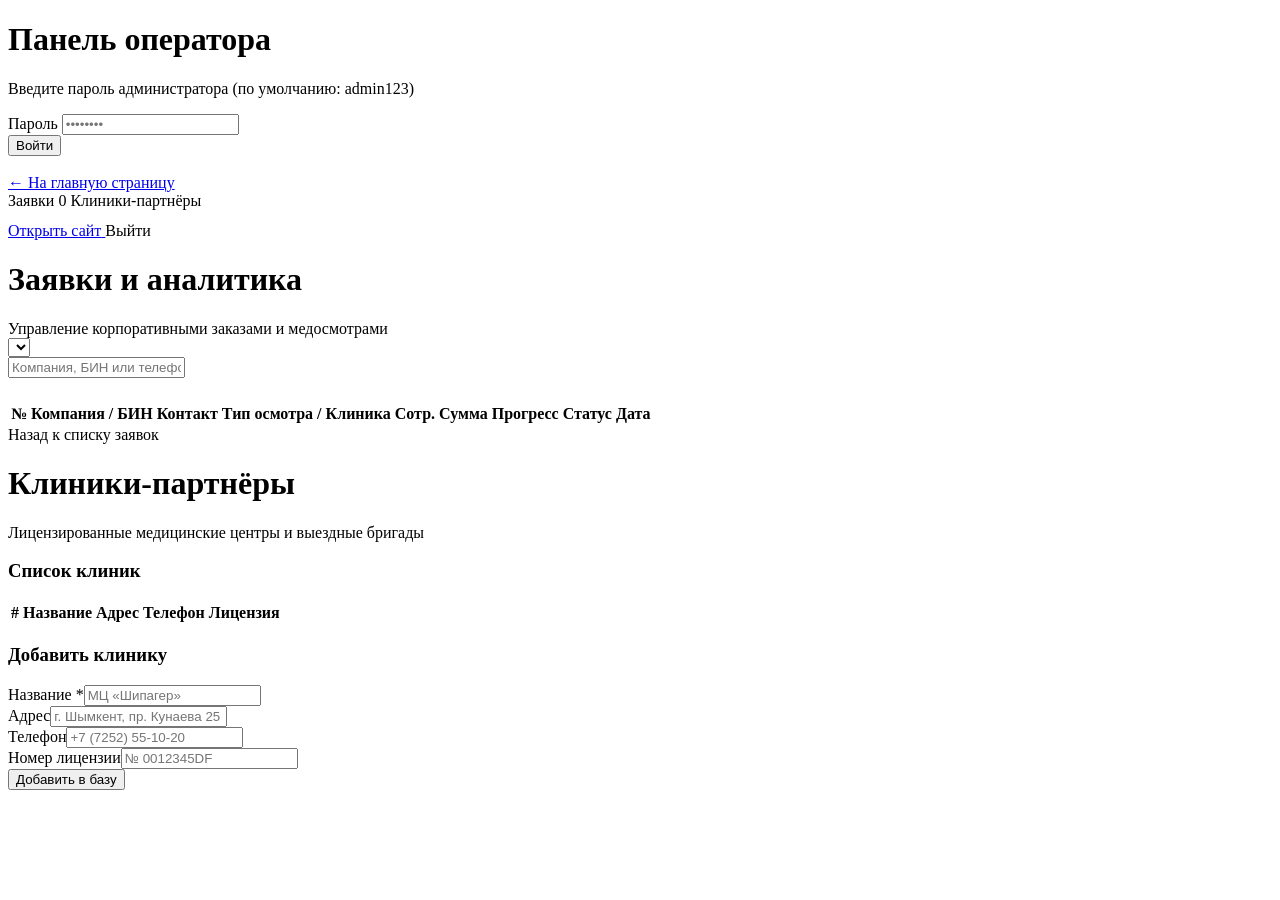
==== static/admin.html @ c17a6cae "Create admin.html" ====
<!DOCTYPE html>
<html lang="ru">
<head>
  <meta charset="UTF-8" />
  <meta name="viewport" content="width=device-width, initial-scale=1.0" />
  <title>Панель оператора — MedTekser</title>
  <meta name="robots" content="noindex" />
  <meta name="theme-color" content="#041d1a" />
  <link rel="icon" href="data:image/svg+xml,%3Csvg xmlns='http://www.w3.org/2000/svg' viewBox='0 0 32 32'%3E%3Crect width='32' height='32' rx='9' fill='%23088471'/%3E%3Cpath d='M8 17h4l2-5 4 9 2-4h4' stroke='white' stroke-width='2.4' fill='none' stroke-linecap='round' stroke-linejoin='round'/%3E%3C/svg%3E" />
  <link rel="preconnect" href="https://fonts.googleapis.com" />
  <link href="https://fonts.googleapis.com/css2?family=Inter:wght@400;500;600;700;800&family=Plus+Jakarta+Sans:wght@600;700;800&display=swap" rel="stylesheet" />
  <link rel="stylesheet" href="/style.css" />
</head>
<body class="app-body">
  <!-- ============ КІРУ ============ -->
  <div class="auth-screen" id="login-screen">
    <form class="auth-card" id="login">
      <div class="auth-top">
        <a href="/" class="logo" data-logo></a>
        <div data-lang-switch></div>
      </div>
      <h1 data-ru="Панель оператора" data-kk="Оператор панелі">Панель оператора</h1>
      <p class="sub" data-ru="Введите пароль администратора (по умолчанию: admin123)" data-kk="Админ құпиясөзін енгізіңіз (әдепкі: admin123)">Введите пароль администратора (по умолчанию: admin123)</p>
      <div class="field">
        <label for="l-pass" data-ru="Пароль" data-kk="Құпиясөз">Пароль</label>
        <input id="l-pass" name="password" type="password" placeholder="••••••••" required />
      </div>
      <div id="login-err"></div>
      <button class="btn block" type="submit" id="login-btn" data-ru="Войти" data-kk="Кіру">Войти</button>
      <p class="muted small center" style="margin:18px 0 0"><a href="/" data-ru="← На главную страницу" data-kk="← Басты бетке қайту">← На главную страницу</a></p>
    </form>
  </div>

  <!-- ============ НЕГІЗГІ ПАНЕЛЬ ============ -->
  <div class="admin-layout hidden" id="app">
    <aside class="sidebar">
      <a href="/" class="logo" data-logo></a>
      <a class="side-link active" data-tab="requests">
        <span data-icon="inbox" data-size="18"></span>
        <span data-ru="Заявки" data-kk="Өтінімдер">Заявки</span>
        <span class="cnt hidden" id="new-cnt">0</span>
      </a>
      <a class="side-link" data-tab="clinics">
        <span data-icon="hospital" data-size="18"></span>
        <span data-ru="Клиники-партнёры" data-kk="Серіктес клиникалар">Клиники-партнёры</span>
      </a>
      <div class="bottom">
        <div style="padding:6px 8px"><div data-lang-switch="dark"></div></div>
        <a class="side-link" href="/" target="_blank">
          <span data-icon="link" data-size="18"></span>
          <span data-ru="Открыть сайт" data-kk="Сайтты ашу">Открыть сайт</span>
        </a>
        <a class="side-link" id="logout">
          <span data-icon="logout" data-size="18"></span>
          <span data-ru="Выйти" data-kk="Шығу">Выйти</span>
        </a>
      </div>
    </aside>

    <main class="admin-main">
      <!-- Өтінімдер тізімі -->
      <div id="tab-requests">
        <div class="page-title">
          <div>
            <h1 data-ru="Заявки и аналитика" data-kk="Өтінімдер мен аналитика">Заявки и аналитика</h1>
            <div class="muted small" data-ru="Управление корпоративными заказами и медосмотрами" data-kk="Барлық корпоративтік тапсырыстарды басқару">Управление корпоративными заказами и медосмотрами</div>
          </div>
          <div class="flex">
            <select id="filter" style="width:auto"></select>
            <div class="search">
              <span data-icon="search" data-size="16"></span>
              <input id="req-search" data-ph-ru="Компания, БИН или телефон…" data-ph-kk="Компания, БСН немесе телефон…" placeholder="Компания, БИН или телефон…" />
            </div>
          </div>
        </div>

        <div class="grid g-4" id="stats" style="margin-bottom:24px"></div>

        <div class="panel">
          <div class="table-wrap">
            <table>
              <thead>
                <tr>
                  <th>№</th>
                  <th data-ru="Компания / БИН" data-kk="Компания / БСН">Компания / БИН</th>
                  <th data-ru="Контакт" data-kk="Байланыс">Контакт</th>
                  <th data-ru="Тип осмотра / Клиника" data-kk="Тексеру түрі / Клиника">Тип осмотра / Клиника</th>
                  <th data-ru="Сотр." data-kk="Адам">Сотр.</th>
                  <th data-ru="Сумма" data-kk="Сома">Сумма</th>
                  <th data-ru="Прогресс" data-kk="Барысы">Прогресс</th>
                  <th data-ru="Статус" data-kk="Мәртебе">Статус</th>
                  <th data-ru="Дата" data-kk="Күні">Дата</th>
                </tr>
              </thead>
              <tbody id="req-body"></tbody>
            </table>
          </div>
        </div>
      </div>

      <!-- Өтінім мәліметі -->
      <div id="tab-detail" class="hidden">
        <a class="back-link" id="back">
          <span data-icon="arrowLeft" data-size="18"></span>
          <span data-ru="Назад к списку заявок" data-kk="Өтінімдер тізіміне қайту">Назад к списку заявок</span>
        </a>
        <div id="detail"></div>
      </div>

      <!-- Клиникалар -->
      <div id="tab-clinics" class="hidden">
        <div class="page-title">
          <div>
            <h1 data-ru="Клиники-партнёры" data-kk="Серіктес клиникалар">Клиники-партнёры</h1>
            <div class="muted small" data-ru="Лицензированные медицинские центры и выездные бригады" data-kk="Медициналық тексеру өткізетін лицензияланған ұйымдар мен көшпелі бригадалар">Лицензированные медицинские центры и выездные бригады</div>
          </div>
        </div>
        <div class="detail-grid">
          <div class="panel">
            <div class="panel-head"><h3 data-ru="Список клиник" data-kk="Клиникалар тізімі">Список клиник</h3></div>
            <div class="table-wrap">
              <table>
                <thead>
                  <tr>
                    <th>#</th>
                    <th data-ru="Название" data-kk="Атауы">Название</th>
                    <th data-ru="Адрес" data-kk="Мекенжайы">Адрес</th>
                    <th data-ru="Телефон" data-kk="Телефон">Телефон</th>
                    <th data-ru="Лицензия" data-kk="Лицензия">Лицензия</th>
                    <th></th>
                  </tr>
                </thead>
                <tbody id="clinic-body"></tbody>
              </table>
            </div>
          </div>

          <form id="clinic-form" class="panel">
            <div class="panel-head"><h3 data-ru="Добавить клинику" data-kk="Жаңа клиника қосу">Добавить клинику</h3></div>
            <div class="panel-body">
              <div class="field"><label data-ru="Название *" data-kk="Атауы *">Название *</label><input name="name" data-ph-ru="МЦ «Шипагер»" data-ph-kk="«Шипагер» МО" placeholder="МЦ «Шипагер»" required /></div>
              <div class="field"><label data-ru="Адрес" data-kk="Мекенжайы">Адрес</label><input name="address" data-ph-ru="г. Шымкент, пр. Кунаева 25" data-ph-kk="Шымкент, Қонаев даңғ. 25" placeholder="г. Шымкент, пр. Кунаева 25" /></div>
              <div class="field"><label data-ru="Телефон" data-kk="Телефон">Телефон</label><input name="phone" placeholder="+7 (7252) 55-10-20" /></div>
              <div class="field"><label data-ru="Номер лицензии" data-kk="Лицензия нөмірі">Номер лицензии</label><input name="license" placeholder="№ 0012345DF" /></div>
              <button class="btn block" type="submit" data-ru="Добавить в базу" data-kk="Тізімге қосу">Добавить в базу</button>
            </div>
          </form>
        </div>
      </div>
    </main>
  </div>

  <script src="/common.js"></script>
  <script>
    let token = localStorage.getItem("admin_token");
    let clinics = [];
    let allRequests = [];
    let lastStats = null;
    let currentReq = null;
    let currentTab = "requests";
    const $ = (id) => document.getElementById(id);
    const REQ_ST = ["new", "confirmed", "scheduled", "in_progress", "done", "cancelled"];
    const EMP_ST = ["pending", "scheduled", "fit", "unfit", "absent"];

    function populateFilter() {
      const cur = $("filter").value;
      $("filter").innerHTML = `<option value="">${t("Все статусы", "Барлық мәртебе")}</option>` +
        REQ_ST.map((s) => `<option value="${s}" ${s === cur ? "selected" : ""}>${statusLabel(s)}</option>`).join("");
    }

    function show(tab) {
      currentTab = tab;
      ["requests", "detail", "clinics"].forEach((k) => $("tab-" + k).classList.toggle("hidden", k !== tab));
      document.querySelectorAll(".side-link[data-tab]").forEach((a) => {
        a.classList.toggle("active", a.dataset.tab === (tab === "detail" ? "requests" : tab));
      });
    }

    function showLogin() {
      localStorage.removeItem("admin_token");
      token = null;
      $("login-screen").classList.remove("hidden");
      $("app").classList.add("hidden");
    }

    function call(path, opts = {}) {
      return api(path, { ...opts, token }).catch((e) => {
        if (e.status === 401) showLogin();
        throw e;
      });
    }

    async function start() {
      $("login-screen").classList.add("hidden");
      $("app").classList.remove("hidden");
      populateFilter();
      clinics = await call("/api/admin/clinics");
      await loadRequests();
    }

    async function loadRequests() {
      show("requests");
      const [stats, reqs] = await Promise.all([call("/api/admin/stats"), call("/api/admin/requests")]);
      lastStats = stats;
      allRequests = reqs;
      renderStats();
      renderRequests();
    }

    function renderStats() {
      if (!lastStats) return;
      const stats = lastStats;
      const cnt = $("new-cnt");
      cnt.textContent = stats.new;
      cnt.classList.toggle("hidden", !stats.new);

      $("stats").innerHTML = `
        <div class="stat">
          <span class="s-ic">${icon("inbox")}</span>
          <div class="label">${t("Всего заявок", "Барлық өтінім")}</div>
          <div class="value">${stats.requests}</div>
          <div class="hint">${t("новых:", "жаңа:")} <b>${stats.new}</b></div>
        </div>
        <div class="stat">
          <span class="s-ic amber">${icon("users")}</span>
          <div class="label">${t("Сотрудники", "Қызметкерлер")}</div>
          <div class="value">${stats.examined}<span class="muted" style="font-size:16px;font-weight:600"> / ${stats.employees}</span></div>
          <div class="hint">${t("прошли осмотр", "тексеруден өтті")}</div>
        </div>
        <div class="stat">
          <span class="s-ic violet">${icon("chart")}</span>
          <div class="label">${t("Общий оборот", "Жалпы айналым")}</div>
          <div class="value">${fmtMoney(stats.revenue)}</div>
          <div class="hint">${t("по подтверждённым заявкам", "расталған өтінімдер бойынша")}</div>
        </div>
        <div class="stat">
          <span class="s-ic coral">${icon("wallet")}</span>
          <div class="label">${t("Чистая комиссия (10%)", "Таза комиссия (10%)")}</div>
          <div class="value">${fmtMoney(stats.service_fee)}</div>
          <div class="hint">${t("доход платформы", "платформа табысы")}</div>
        </div>`;
    }

    function renderRequests() {
      const f = $("filter").value;
      const q = $("req-search").value.trim().toLowerCase();
      const list = allRequests.filter((r) =>
        (!f || r.status === f) &&
        (!q || r.company.toLowerCase().includes(q) || (r.bin || "").includes(q) || (r.phone || "").includes(q) || String(r.id) === q)
      );
      if (!list.length) {
        $("req-body").innerHTML = `<tr><td colspan="9"><div class="empty"><div class="ic">🗂️</div><b>${t("Заявки не найдены", "Өтінімдер табылмады")}</b><div>${t("Измените фильтр или ожидайте новых заявок", "Сүзгіні өзгертіңіз немесе жаңа өтінім күтіңіз")}</div></div></td></tr>`;
        return;
      }
      $("req-body").innerHTML = list.map((r) => {
        const total = r.employees_loaded;
        const done = r.progress.fit + r.progress.unfit;
        return `<tr class="clickable" onclick="openRequest(${r.id})">
          <td class="muted"><b>#${r.id}</b></td>
          <td><b>${esc(r.company)}</b><div class="muted small">${r.bin ? t("БИН ", "БСН ") + esc(r.bin) : "—"}</div></td>
          <td>${esc(r.contact_name)}<div class="muted small">${esc(r.phone)}</div></td>
          <td class="small"><b>${esc(examName(r))}</b><div class="muted small">${r.clinic ? esc(r.clinic.name) : t("Клиника не назначена", "Клиника таңдалмаған")}</div></td>
          <td><b>${r.employees_loaded}</b> <span class="muted small">/ ${r.employees_count}</span></td>
          <td><b>${fmtMoney(r.price.total)}</b><div class="muted small">${t("комиссия ", "комиссия ")}${fmtMoney(r.price.service_fee)}</div></td>
          <td style="min-width:130px">${progressBar(r.progress, total)}<div class="muted small" style="margin-top:4px">${done} / ${total} ${t("прошли", "өтті")}</div></td>
          <td>${badge(r.status)}</td>
          <td class="small muted">${fmtDate(r.created_at)}</td>
        </tr>`;
      }).join("");
    }

    async function openRequest(id) {
      const r = await call("/api/admin/requests/" + id);
      currentReq = r;
      show("detail");
      renderDetail();
    }

    function renderDetail() {
      if (!currentReq) return;
      const r = currentReq;
      const cabUrl = `${location.origin}/cabinet?id=${r.id}&code=${r.access_code}`;
      const waPhone = waDigits(r.phone);
      const waText = encodeURIComponent(
        t(
          `Здравствуйте, ${r.contact_name}! Сервис MedTekser. Ваша ссылка в личный кабинет по заявке №${r.id} (${r.company}): ${cabUrl}`,
          `Сәлеметсіз бе, ${r.contact_name}! MedTekser сервисі. №${r.id} (${r.company}) өтініміңіз бойынша жеке кабинет сілтемесі: ${cabUrl}`
        )
      );

      $("detail").innerHTML = `
        <div class="page-title">
          <div>
            <div class="muted small">${t("Заявка", "Өтінім")} #${r.id} · ${fmtDate(r.created_at)}</div>
            <h1>${esc(r.company)}</h1>
            <div>${badge(r.status)} <span class="muted small" style="margin-left:8px">${esc(examName(r))}</span></div>
          </div>
          <div class="flex">
            <button class="btn ghost sm" type="button" onclick="copyCabLink('${esc(cabUrl)}')">${icon("link", 16)} ${t("Скопировать ссылку в кабинет", "Кабинет сілтемесін көшіру")}</button>
            ${waPhone ? `<a class="btn ghost sm" href="https://wa.me/${waPhone}?text=${waText}" target="_blank" rel="noopener">${t("Отправить клиенту в WhatsApp", "Клиентке WhatsApp-қа жіберу")}</a>` : ""}
            <button class="btn sm" type="button" onclick="exportCsv(${r.id})">${icon("download", 16)} ${t("Скачать CSV (Excel)", "CSV (Excel) жүктеу")}</button>
          </div>
        </div>

        <div class="detail-grid">
          <div class="panel">
            <div class="panel-head">
              <h3>${t("Данные заказа", "Тапсырыс деректері")}</h3>
              <span class="code-pill" style="padding:4px 12px;margin:0"><small>${t("Код кабинета:", "Кабинет коды:")} <b>${esc(r.access_code)}</b></small></span>
            </div>
            <div class="panel-body">
              <dl class="kv">
                <dt>${t("Компания / БИН", "Компания / БСН")}</dt><dd>${esc(r.company)} ${r.bin ? `<span class="muted">(${esc(r.bin)})</span>` : ""}</dd>
                <dt>${t("Контактное лицо", "Байланыс тұлға")}</dt><dd>${esc(r.contact_name)}</dd>
                <dt>${t("Телефон / Email", "Телефон / Email")}</dt><dd><a href="tel:${esc(r.phone)}">${esc(r.phone)}</a> ${r.email ? `· <a href="mailto:${esc(r.email)}">${esc(r.email)}</a>` : ""}</dd>
                <dt>${t("Тип медосмотра", "Тексеру түрі")}</dt><dd>${esc(examName(r))}</dd>
                <dt>${t("Сотрудники", "Қызметкер саны")}</dt><dd>${r.employees_count} ${t("чел. (загружено:", "адам (тізімде:")} ${r.employees.length})</dd>
                <dt>${t("Желаемая дата", "Қалаған күні")}</dt><dd>${fmtDate(r.preferred_date)}</dd>
                <dt>${t("Комментарий", "Пікір")}</dt><dd>${esc(r.comment || "—")}</dd>
              </dl>
              <div style="margin-top:20px;padding:16px;background:var(--brand-50);border:1px solid var(--brand-100);border-radius:14px;display:flex;justify-content:space-between;align-items:center;flex-wrap:wrap;gap:12px">
                <div>
                  <div class="muted small">${t("Осмотр:", "Тексеру:")} ${fmtMoney(r.price.subtotal)} + ${t("Комиссия:", "Комиссия:")} ${fmtMoney(r.price.service_fee)}</div>
                  <div style="font-size:26px;font-weight:800;color:var(--brand-700)">${fmtMoney(r.price.total)}</div>
                </div>
                <div style="min-width:200px">
                  ${progressBar(r.progress, r.employees.length)}
                  <div class="muted small" style="margin-top:6px">${t("Завершено:", "Дайын:")} ${r.progress.fit + r.progress.unfit} / ${r.employees.length}</div>
                </div>
              </div>
            </div>
          </div>

          <form class="panel" id="req-form">
            <div class="panel-head"><h3>${t("Управление заявкой", "Өтінімді басқару")}</h3></div>
            <div class="panel-body">
              <div class="field">
                <label>${t("Статус заявки", "Өтінім мәртебесі")}</label>
                <select name="status">${REQ_ST.map((s) => `<option value="${s}" ${s === r.status ? "selected" : ""}>${statusLabel(s)}</option>`).join("")}</select>
              </div>
              <div class="field">
                <label>${t("Клиника / выездная бригада", "Серіктес клиника")}</label>
                <select name="clinic_id">
                  <option value="">${t("— Не назначена —", "— Таңдалмаған —")}</option>
                  ${clinics.map((c) => `<option value="${c.id}" ${c.id === r.clinic_id ? "selected" : ""}>${esc(c.name)}</option>`).join("")}
                </select>
              </div>
              <div class="field">
                <label>${t("Утверждённая дата осмотра", "Бекітілген тексеру күні")}</label>
                <input type="date" name="scheduled_date" value="${esc(r.scheduled_date || "")}" />
              </div>
              <button class="btn block" type="submit" id="save-req-btn">${t("Сохранить изменения", "Өзгерістерді сақтау")}</button>
            </div>
          </form>
        </div>

        <div class="panel">
          <div class="panel-head">
            <h3>${t("Список сотрудников", "Қызметкерлер тізімі")} (${r.employees.length})</h3>
            <div class="flex">
              ${r.employees.length ? `
                <button class="btn ghost sm" type="button" onclick="bulkStatus(${r.id}, 'scheduled')">${t("Всем «Назначена»", "Барлығын «Жоспарланды»")}</button>
                <button class="btn ghost sm" type="button" onclick="bulkStatus(${r.id}, 'fit')">${t("Ожидающим → «Годен»", "Күтудегілерді → «Жарамды»")}</button>
              ` : ""}
              <div class="search">
                ${icon("search", 16)}
                <input id="detail-emp-search" placeholder="${t("Поиск сотрудника…", "Қызметкерді іздеу…")}" oninput="renderDetailEmps()" />
              </div>
            </div>
          </div>
          <div class="table-wrap">
            <table>
              <thead>
                <tr>
                  <th>#</th>
                  <th>${t("ФИО / Должность", "ТАӘ / Лауазымы")}</th>
                  <th>${t("ИИН", "ЖСН")}</th>
                  <th>${t("Вредный фактор", "Зиянды фактор")}</th>
                  <th>${t("Статус", "Мәртебе")}</th>
                  <th>${t("Заключение врача", "Дәрігер қорытындысы")}</th>
                </tr>
              </thead>
              <tbody id="detail-emp-body"></tbody>
            </table>
          </div>
        </div>`;

      renderDetailEmps();

      $("req-form").addEventListener("submit", async (ev) => {
        ev.preventDefault();
        const btn = $("save-req-btn");
        setBusy(btn, true, t("Сохранение…", "Сақталуда…"));
        try {
          const data = Object.fromEntries(new FormData(ev.target));
          await call("/api/admin/requests/" + r.id, { method: "PUT", body: data });
          toast(t("Заявка обновлена", "Өтінім жаңартылды"));
          await openRequest(r.id);
        } catch (err) {
          toast(err.message, "err");
        } finally {
          setBusy(btn, false);
        }
      });
    }

    function renderDetailEmps() {
      const r = currentReq;
      if (!r) return;
      const q = ($("detail-emp-search")?.value || "").trim().toLowerCase();
      if (!r.employees.length) {
        $("detail-emp-body").innerHTML = `<tr><td colspan="6"><div class="empty"><div class="ic">👥</div><b>${t("Компания ещё не загрузила список", "Компания тізімді әлі жүктемеген")}</b><div>${t("Отправьте клиенту ссылку на личный кабинет", "Кабинет сілтемесін клиентке жіберіңіз")}</div></div></td></tr>`;
        return;
      }
      const list = r.employees.filter((e) => !q || e.full_name.toLowerCase().includes(q) || (e.iin || "").includes(q));
      $("detail-emp-body").innerHTML = list.map((e, i) => `
        <tr>
          <td class="muted">${i + 1}</td>
          <td><b>${esc(e.full_name)}</b><div class="muted small">${esc(e.position || "—")}</div></td>
          <td class="small">${esc(e.iin || "—")}</td>
          <td class="small">${esc(e.harmful_factor || "—")}</td>
          <td style="width:175px">
            <select onchange="updEmp(${e.id}, {status:this.value})">
              ${EMP_ST.map((s) => `<option value="${s}" ${s === e.status ? "selected" : ""}>${statusLabel(s)}</option>`).join("")}
            </select>
          </td>
          <td>
            <input value="${esc(e.conclusion || "")}" placeholder="${t("Напр.: Годен к работе без ограничений", "Мысалы: Жұмысқа жарамды, шектеу жоқ")}" onchange="updEmp(${e.id}, {conclusion:this.value})" />
          </td>
        </tr>`).join("");
    }

    async function updEmp(id, body) {
      try {
        await call("/api/admin/employees/" + id, { method: "PUT", body });
        toast(t("Сохранено", "Сақталды"));
      } catch (e) {
        toast(e.message, "err");
      }
    }

    async function bulkStatus(rid, status) {
      try {
        await call(`/api/admin/requests/${rid}/employees`, { method: "PUT", body: { status } });
        toast(t("Статусы обновлены", "Мәртебелер жаңартылды"));
        openRequest(rid);
      } catch (e) {
        toast(e.message, "err");
      }
    }

    function copyCabLink(url) {
      navigator.clipboard?.writeText(url);
      toast(t("Ссылка скопирована", "Кабинет сілтемесі көшірілді"));
    }

    async function exportCsv(rid) {
      try {
        await downloadFile(`/api/admin/requests/${rid}/export`, token, `medtekser_request_${rid}.csv`);
      } catch (e) {
        toast(e.message, "err");
      }
    }

    async function loadClinics() {
      show("clinics");
      clinics = await call("/api/admin/clinics");
      renderClinics();
    }

    function renderClinics() {
      $("clinic-body").innerHTML = clinics.length ? clinics.map((c) => `
        <tr>
          <td class="muted">${c.id}</td>
          <td><b>${esc(c.name)}</b></td>
          <td class="small">${esc(c.address || "—")}</td>
          <td class="small">${esc(c.phone || "—")}</td>
          <td class="small">${esc(c.license || "—")}</td>
          <td><button class="icon-btn" title="${t("Удалить", "Өшіру")}" onclick="delClinic(${c.id})">${icon("x", 16)}</button></td>
        </tr>`).join("") : `<tr><td colspan="6" class="empty">${t("Нет клиник", "Клиникалар жоқ")}</td></tr>`;
    }

    async function delClinic(id) {
      if (!confirm(t("Удалить клинику из базы?", "Клиниканы тізімнен өшіресіз бе?"))) return;
      try {
        await call("/api/admin/clinics/" + id, { method: "DELETE" });
        toast(t("Клиника удалена", "Клиника өшірілді"));
        loadClinics();
      } catch (e) {
        toast(e.message, "err");
      }
    }

    window.onLangChange = () => {
      populateFilter();
      if (!token) return;
      if (currentTab === "requests") { renderStats(); renderRequests(); }
      else if (currentTab === "detail") renderDetail();
      else if (currentTab === "clinics") renderClinics();
    };

    $("clinic-form").addEventListener("submit", async (e) => {
      e.preventDefault();
      try {
        await call("/api/admin/clinics", { method: "POST", body: Object.fromEntries(new FormData(e.target)) });
        e.target.reset();
        toast(t("Клиника добавлена", "Клиника қосылды"));
        loadClinics();
      } catch (err) {
        toast(err.message, "err");
      }
    });

    $("filter").addEventListener("change", renderRequests);
    $("req-search").addEventListener("input", renderRequests);
    $("back").addEventListener("click", (e) => { e.preventDefault(); loadRequests(); });
    document.querySelectorAll(".side-link[data-tab]").forEach((a) => a.addEventListener("click", (e) => {
      e.preventDefault();
      a.dataset.tab === "clinics" ? loadClinics() : loadRequests();
    }));

    $("logout").addEventListener("click", async (e) => {
      e.preventDefault();
      await api("/api/logout", { method: "POST", token }).catch(() => {});
      showLogin();
    });

    $("login").addEventListener("submit", async (e) => {
      e.preventDefault();
      const btn = $("login-btn");
      setBusy(btn, true, t("Проверка…", "Тексерілуде…"));
      try {
        const r = await api("/api/admin/login", { method: "POST", body: { password: e.target.password.value } });
        token = r.token;
        localStorage.setItem("admin_token", token);
        await start();
      } catch (err) {
        $("login-err").innerHTML = `<div class="alert err">${esc(err.message)}</div>`;
      } finally {
        setBusy(btn, false);
      }
    });

    populateFilter();
    if (token) start().catch(() => {});
  </script>
</body>
</html>
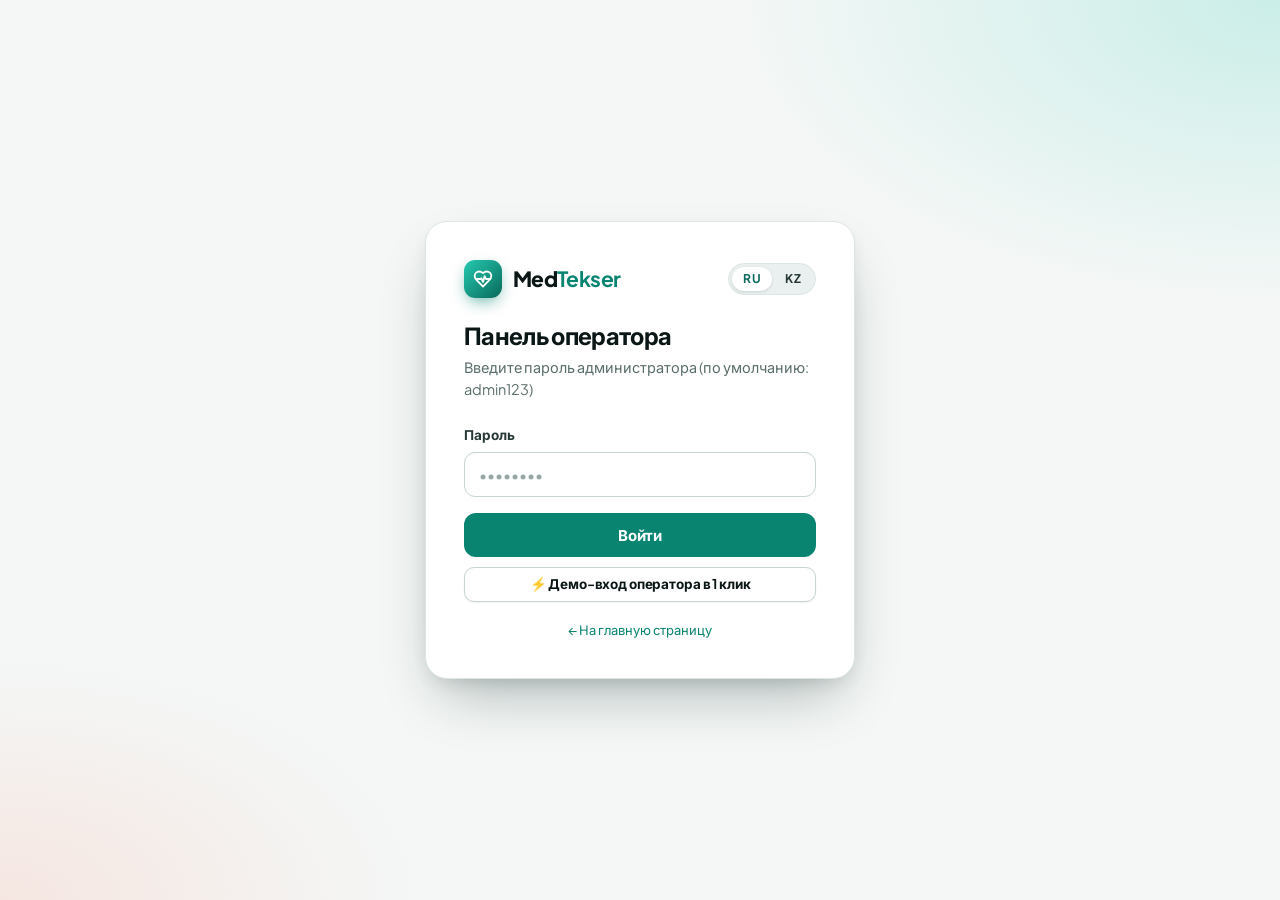
==== commit b89237e8: "Update admin.html" ====
--- a/static/admin.html
+++ b/static/admin.html
@@ -9,14 +9,14 @@
   <link rel="icon" href="data:image/svg+xml,%3Csvg xmlns='http://www.w3.org/2000/svg' viewBox='0 0 32 32'%3E%3Crect width='32' height='32' rx='9' fill='%23088471'/%3E%3Cpath d='M8 17h4l2-5 4 9 2-4h4' stroke='white' stroke-width='2.4' fill='none' stroke-linecap='round' stroke-linejoin='round'/%3E%3C/svg%3E" />
   <link rel="preconnect" href="https://fonts.googleapis.com" />
   <link href="https://fonts.googleapis.com/css2?family=Inter:wght@400;500;600;700;800&family=Plus+Jakarta+Sans:wght@600;700;800&display=swap" rel="stylesheet" />
-  <link rel="stylesheet" href="/style.css" />
+  <link rel="stylesheet" href="./style.css" />
 </head>
 <body class="app-body">
   <!-- ============ КІРУ ============ -->
   <div class="auth-screen" id="login-screen">
     <form class="auth-card" id="login">
       <div class="auth-top">
-        <a href="/" class="logo" data-logo></a>
+        <a href="./" class="logo" data-logo></a>
         <div data-lang-switch></div>
       </div>
       <h1 data-ru="Панель оператора" data-kk="Оператор панелі">Панель оператора</h1>
@@ -27,14 +27,19 @@
       </div>
       <div id="login-err"></div>
       <button class="btn block" type="submit" id="login-btn" data-ru="Войти" data-kk="Кіру">Войти</button>
-      <p class="muted small center" style="margin:18px 0 0"><a href="/" data-ru="← На главную страницу" data-kk="← Басты бетке қайту">← На главную страницу</a></p>
+      <button class="btn ghost sm block" type="button" style="margin-top:10px" onclick="quickAdminLogin()"
+              data-ru="⚡ Демо-вход оператора в 1 клик"
+              data-kk="⚡ 1 кликпен демо-кіру (оператор)">
+        ⚡ Демо-вход оператора в 1 клик
+      </button>
+      <p class="muted small center" style="margin:18px 0 0"><a href="./" data-ru="← На главную страницу" data-kk="← Басты бетке қайту">← На главную страницу</a></p>
     </form>
   </div>
 
   <!-- ============ НЕГІЗГІ ПАНЕЛЬ ============ -->
   <div class="admin-layout hidden" id="app">
     <aside class="sidebar">
-      <a href="/" class="logo" data-logo></a>
+      <a href="./" class="logo" data-logo></a>
       <a class="side-link active" data-tab="requests">
         <span data-icon="inbox" data-size="18"></span>
         <span data-ru="Заявки" data-kk="Өтінімдер">Заявки</span>
@@ -46,7 +51,7 @@
       </a>
       <div class="bottom">
         <div style="padding:6px 8px"><div data-lang-switch="dark"></div></div>
-        <a class="side-link" href="/" target="_blank">
+        <a class="side-link" href="./" target="_blank">
           <span data-icon="link" data-size="18"></span>
           <span data-ru="Открыть сайт" data-kk="Сайтты ашу">Открыть сайт</span>
         </a>
@@ -150,7 +155,7 @@
     </main>
   </div>
 
-  <script src="/common.js"></script>
+  <script src="./common.js"></script>
   <script>
     let token = localStorage.getItem("admin_token");
     let clinics = [];
@@ -296,9 +301,11 @@
             <div>${badge(r.status)} <span class="muted small" style="margin-left:8px">${esc(examName(r))}</span></div>
           </div>
           <div class="flex">
-            <button class="btn ghost sm" type="button" onclick="copyCabLink('${esc(cabUrl)}')">${icon("link", 16)} ${t("Скопировать ссылку в кабинет", "Кабинет сілтемесін көшіру")}</button>
-            ${waPhone ? `<a class="btn ghost sm" href="https://wa.me/${waPhone}?text=${waText}" target="_blank" rel="noopener">${t("Отправить клиенту в WhatsApp", "Клиентке WhatsApp-қа жіберу")}</a>` : ""}
-            <button class="btn sm" type="button" onclick="exportCsv(${r.id})">${icon("download", 16)} ${t("Скачать CSV (Excel)", "CSV (Excel) жүктеу")}</button>
+            <button class="btn ghost sm" type="button" onclick="openOfficialDocModal('invoice', currentReq)">📄 ${t("Счёт / КП", "Шот / КҰ")}</button>
+            <button class="btn ghost sm" type="button" onclick="openOfficialDocModal('act', currentReq)">📑 ${t("Акт № 131", "№ 131 Акт")}</button>
+            <button class="btn ghost sm" type="button" onclick="copyCabLink('${esc(cabUrl)}')">${icon("link", 16)} ${t("Ссылка в кабинет", "Кабинет сілтемесі")}</button>
+            ${waPhone ? `<a class="btn ghost sm" href="https://wa.me/${waPhone}?text=${waText}" target="_blank" rel="noopener">WhatsApp</a>` : ""}
+            <button class="btn sm" type="button" onclick="exportCsv(${r.id})">${icon("download", 16)} ${t("CSV (Excel)", "CSV (Excel)")}</button>
           </div>
         </div>
 
@@ -378,6 +385,7 @@
                   <th>${t("Вредный фактор", "Зиянды фактор")}</th>
                   <th>${t("Статус", "Мәртебе")}</th>
                   <th>${t("Заключение врача", "Дәрігер қорытындысы")}</th>
+                  <th></th>
                 </tr>
               </thead>
               <tbody id="detail-emp-body"></tbody>
@@ -427,7 +435,28 @@
           <td>
             <input value="${esc(e.conclusion || "")}" placeholder="${t("Напр.: Годен к работе без ограничений", "Мысалы: Жұмысқа жарамды, шектеу жоқ")}" onchange="updEmp(${e.id}, {conclusion:this.value})" />
           </td>
+          <td>
+            <div class="flex" style="gap:6px;flex-wrap:nowrap">
+              <button class="btn ghost sm" type="button" style="padding:6px 10px;font-size:12px" onclick="openAdminEmpTicket(${e.id})">🎫 ${t("Талон", "Талон")}</button>
+              <button class="btn ghost sm" type="button" style="padding:6px 10px;font-size:12px" onclick="openAdminEmpPass(${e.id})">🪪 QR</button>
+            </div>
+          </td>
         </tr>`).join("");
+    }
+
+    function openAdminEmpTicket(empId) {
+      const emp = currentReq?.employees?.find((x) => x.id === empId);
+      if (emp) openRouteSheetModal(emp, currentReq);
+    }
+
+    function openAdminEmpPass(empId) {
+      const emp = currentReq?.employees?.find((x) => x.id === empId);
+      if (emp) openMedPassportModal(emp, currentReq);
+    }
+
+    async function quickAdminLogin() {
+      $("l-pass").value = "admin123";
+      $("login").requestSubmit();
     }
 
     async function updEmp(id, body) {
--- a/static/style.css
+++ b/static/style.css
@@ -0,0 +1,835 @@
+/* =========================================================
+   MedTekser — Crisp B2B MedTech Design System (RU / KZ)
+   ========================================================= */
+:root {
+  --brand-50: #edfcf9;
+  --brand-100: #cdf7ee;
+  --brand-200: #9ceee0;
+  --brand-400: #25c9b0;
+  --brand-500: #0ea58e;
+  --brand-600: #088471;
+  --brand-700: #09695b;
+  --brand-800: #0a5349;
+  --brand-900: #072f2a;
+  --brand-950: #041d1a;
+  --coral: #ff6b4a;
+  --coral-dark: #e85332;
+  --ink: #0b1716;
+  --ink-2: #263836;
+  --muted: #5a6e6b;
+  --line: #dce6e4;
+  --line-strong: #c5d5d2;
+  --bg: #f4f7f6;
+  --white: #ffffff;
+  --ok: #0d9f6e;
+  --bad: #e11d48;
+  --warn: #d97706;
+  --violet: #7c3aed;
+  --radius-lg: 22px;
+  --radius: 16px;
+  --radius-sm: 11px;
+  --shadow-xs: 0 1px 2px rgba(7, 47, 42, .05);
+  --shadow-sm: 0 2px 6px rgba(7, 47, 42, .06), 0 1px 2px rgba(7, 47, 42, .04);
+  --shadow: 0 14px 34px -12px rgba(7, 47, 42, .14), 0 4px 12px -4px rgba(7, 47, 42, .06);
+  --shadow-lg: 0 28px 60px -18px rgba(4, 29, 26, .32), 0 8px 20px -8px rgba(4, 29, 26, .16);
+  --font: "Plus Jakarta Sans", "Inter", -apple-system, BlinkMacSystemFont, "Segoe UI", Roboto, sans-serif;
+}
+
+*, *::before, *::after { box-sizing: border-box; }
+html { scroll-behavior: smooth; }
+body {
+  margin: 0;
+  font-family: var(--font);
+  color: var(--ink);
+  background: var(--bg);
+  line-height: 1.55;
+  -webkit-font-smoothing: antialiased;
+  font-size: 16px;
+}
+img, svg { display: block; max-width: 100%; }
+a { color: var(--brand-600); text-decoration: none; transition: color .15s; }
+a:hover { color: var(--brand-700); }
+h1, h2, h3, h4 { line-height: 1.16; letter-spacing: -.028em; margin: 0 0 .45em; color: var(--ink); }
+p { margin: 0 0 1em; }
+.container { max-width: 1220px; margin: 0 auto; padding: 0 24px; }
+.hidden { display: none !important; }
+.muted { color: var(--muted); }
+.small { font-size: 13px; }
+.center { text-align: center; }
+.flex { display: flex; gap: 12px; align-items: center; flex-wrap: wrap; }
+.between { justify-content: space-between; }
+.grow { flex: 1; }
+
+/* ---------- Тіл ауыстырғыш (RU | KZ) ---------- */
+.lang-switch {
+  display: inline-flex;
+  align-items: center;
+  background: #eaf0ef;
+  border: 1px solid var(--line);
+  padding: 3px;
+  border-radius: 999px;
+  gap: 2px;
+}
+.lang-switch.dark {
+  background: rgba(255, 255, 255, .1);
+  border-color: rgba(255, 255, 255, .18);
+}
+.lang-btn {
+  border: 0;
+  background: transparent;
+  color: var(--ink-2);
+  font: 700 12px/1 var(--font);
+  padding: 6px 11px;
+  border-radius: 999px;
+  cursor: pointer;
+  letter-spacing: .04em;
+  transition: all .15s;
+}
+.lang-switch.dark .lang-btn { color: rgba(255, 255, 255, .75); }
+.lang-btn.active {
+  background: var(--white);
+  color: var(--brand-700);
+  box-shadow: 0 1px 3px rgba(0, 0, 0, .12);
+}
+
+/* ---------- Кнопкалар ---------- */
+.btn {
+  display: inline-flex; align-items: center; justify-content: center; gap: 8px;
+  padding: 13px 24px; border-radius: 12px; border: 1px solid transparent;
+  background: var(--brand-600); color: #fff; font: 700 15px/1.1 var(--font);
+  cursor: pointer; transition: transform .15s, box-shadow .18s, background .18s, border-color .18s;
+  white-space: nowrap; letter-spacing: -.01em;
+}
+.btn:hover { color: #fff; background: var(--brand-700); transform: translateY(-1px); box-shadow: 0 10px 22px -8px rgba(8, 132, 113, .55); }
+.btn:active { transform: translateY(0); }
+.btn:disabled { opacity: .6; cursor: wait; transform: none; }
+.btn.coral { background: var(--coral); box-shadow: 0 8px 20px -6px rgba(255, 107, 74, .45); }
+.btn.coral:hover { background: var(--coral-dark); box-shadow: 0 12px 26px -6px rgba(255, 107, 74, .65); }
+.btn.ghost { background: var(--white); color: var(--ink); border-color: var(--line-strong); box-shadow: var(--shadow-xs); }
+.btn.ghost:hover { background: var(--brand-50); color: var(--brand-700); border-color: var(--brand-400); box-shadow: var(--shadow-sm); }
+.btn.light { background: rgba(255, 255, 255, .1); color: #fff; border-color: rgba(255, 255, 255, .24); backdrop-filter: blur(8px); }
+.btn.light:hover { background: rgba(255, 255, 255, .18); border-color: rgba(255, 255, 255, .4); }
+.btn.white { background: #fff; color: var(--brand-800); box-shadow: var(--shadow-sm); }
+.btn.white:hover { background: var(--brand-50); color: var(--brand-900); }
+.btn.sm { padding: 9px 15px; font-size: 13.5px; border-radius: 10px; }
+.btn.lg { padding: 16px 28px; font-size: 16px; border-radius: 14px; }
+.btn.danger { background: #fff; color: var(--bad); border-color: #fecdd3; }
+.btn.danger:hover { background: #fff1f2; color: var(--bad); box-shadow: none; }
+.btn.block { width: 100%; }
+.icon-btn {
+  width: 34px; height: 34px; border-radius: 10px; border: 1px solid var(--line); background: #fff;
+  display: inline-flex; align-items: center; justify-content: center; cursor: pointer; color: var(--muted); transition: all .15s;
+}
+.icon-btn:hover { color: var(--bad); border-color: #fecdd3; background: #fff1f2; }
+
+/* ---------- Header ---------- */
+.site-header {
+  position: sticky; top: 0; z-index: 50;
+  background: rgba(255, 255, 255, .86); backdrop-filter: saturate(180%) blur(16px);
+  border-bottom: 1px solid var(--line); transition: box-shadow .2s, background .2s;
+}
+.site-header.scrolled { background: rgba(255, 255, 255, .96); box-shadow: var(--shadow-sm); }
+.site-header .container { display: flex; align-items: center; height: 74px; gap: 24px; }
+.logo { display: inline-flex; align-items: center; gap: 11px; font-weight: 800; font-size: 21px; color: var(--ink); letter-spacing: -.03em; }
+.logo:hover { color: var(--ink); }
+.logo-mark {
+  width: 38px; height: 38px; border-radius: 11px; display: grid; place-items: center;
+  background: linear-gradient(135deg, var(--brand-400), var(--brand-700)); color: #fff;
+  box-shadow: 0 6px 16px -4px rgba(8, 132, 113, .65);
+}
+.logo b { color: var(--brand-600); }
+.nav { display: flex; gap: 26px; margin-left: auto; }
+.nav a { color: var(--ink-2); font-weight: 600; font-size: 14.5px; }
+.nav a:hover { color: var(--brand-600); }
+.header-cta { display: flex; align-items: center; gap: 10px; }
+.header-phone {
+  display: inline-flex; align-items: center; gap: 7px; font-weight: 700; font-size: 14px;
+  color: var(--ink); padding: 7px 12px; border-radius: 10px; background: var(--bg); border: 1px solid var(--line);
+}
+.header-phone:hover { border-color: var(--brand-400); color: var(--brand-700); }
+.burger { display: none; margin-left: auto; background: none; border: 0; padding: 8px; cursor: pointer; color: var(--ink); }
+
+@media (max-width: 1020px) {
+  .header-phone { display: none; }
+}
+@media (max-width: 880px) {
+  .nav, .header-cta { display: none; }
+  .burger { display: block; }
+  .site-header.open .nav {
+    display: flex; flex-direction: column; position: absolute; top: 74px; left: 0; right: 0;
+    background: #fff; padding: 20px 24px; gap: 16px; border-bottom: 1px solid var(--line); box-shadow: var(--shadow);
+  }
+}
+
+/* ---------- Hero ---------- */
+.hero {
+  position: relative; overflow: hidden; color: #fff;
+  background:
+    radial-gradient(1000px 520px at 88% -5%, rgba(37, 201, 176, .38), transparent 60%),
+    radial-gradient(750px 480px at -5% 105%, rgba(255, 107, 74, .22), transparent 60%),
+    linear-gradient(155deg, #041d1a 0%, #07332e 50%, #095248 100%);
+  padding: 84px 0 104px;
+  border-bottom: 1px solid rgba(255, 255, 255, .08);
+}
+.hero::after {
+  content: ""; position: absolute; inset: 0; pointer-events: none; opacity: .22;
+  background-image:
+    linear-gradient(to right, rgba(255,255,255,.08) 1px, transparent 1px),
+    linear-gradient(to bottom, rgba(255,255,255,.08) 1px, transparent 1px);
+  background-size: 44px 44px;
+  mask-image: radial-gradient(ellipse at center, #000 35%, transparent 80%);
+}
+.hero .container { position: relative; z-index: 1; display: grid; grid-template-columns: 1.08fr .92fr; gap: 56px; align-items: center; }
+.eyebrow {
+  display: inline-flex; align-items: center; gap: 9px; padding: 7px 15px; border-radius: 999px;
+  font-size: 13px; font-weight: 700; background: rgba(255, 255, 255, .09); border: 1px solid rgba(255, 255, 255, .18);
+  letter-spacing: .01em; color: #e2fbf7;
+}
+.eyebrow .dot { width: 8px; height: 8px; border-radius: 50%; background: #34d399; box-shadow: 0 0 0 4px rgba(52, 211, 153, .25); }
+.hero h1 { font-size: clamp(36px, 4.6vw, 56px); font-weight: 800; margin: 20px 0 18px; letter-spacing: -.035em; color: #fff; line-height: 1.1; }
+.hero h1 .hl { background: linear-gradient(90deg, #5eead4, #a7f3d0); -webkit-background-clip: text; background-clip: text; color: transparent; }
+.hero .lead { font-size: 18.5px; color: rgba(255, 255, 255, .84); max-width: 560px; margin-bottom: 30px; line-height: 1.6; }
+.hero .actions { display: flex; gap: 12px; flex-wrap: wrap; }
+.hero-metrics {
+  display: grid; grid-template-columns: repeat(3, 1fr); gap: 16px; margin-top: 38px;
+  padding-top: 28px; border-top: 1px solid rgba(255, 255, 255, .14); max-width: 540px;
+}
+.hero-metrics b { display: block; font-size: 26px; font-weight: 800; color: #5eead4; letter-spacing: -.03em; }
+.hero-metrics span { font-size: 13px; color: rgba(255, 255, 255, .75); }
+
+/* Hero иллюстрациясы — кабинет макеті */
+.mock { position: relative; }
+.mock-window {
+  background: #fff; color: var(--ink); border-radius: 22px; padding: 24px;
+  box-shadow: var(--shadow-lg), 0 0 0 1px rgba(255, 255, 255, .16);
+}
+.mock-top { display: flex; align-items: center; justify-content: space-between; margin-bottom: 16px; padding-bottom: 12px; border-bottom: 1px solid var(--line); }
+.mock-dots { display: flex; gap: 6px; }
+.mock-dots i { width: 10px; height: 10px; border-radius: 50%; }
+.mock-dots i:nth-child(1) { background: #fb7185; } .mock-dots i:nth-child(2) { background: #fbbf24; } .mock-dots i:nth-child(3) { background: #34d399; }
+.mock-tag { font-size: 11px; font-weight: 700; color: var(--brand-700); background: var(--brand-50); border: 1px solid var(--brand-200); padding: 3px 9px; border-radius: 99px; }
+.mock h4 { font-size: 17px; margin: 0 0 2px; }
+.mock .meta { font-size: 13px; color: var(--muted); margin-bottom: 16px; }
+.mock .ring-row { display: flex; align-items: center; gap: 18px; padding: 15px; background: var(--brand-50); border: 1px solid var(--brand-100); border-radius: 14px; margin-bottom: 14px; }
+.ring { --p: 75; width: 64px; height: 64px; border-radius: 50%; display: grid; place-items: center; flex: none;
+  background: conic-gradient(var(--brand-500) calc(var(--p) * 1%), #d7efe9 0); }
+.ring::before { content: attr(data-label); width: 50px; height: 50px; border-radius: 50%; background: #fff; display: grid; place-items: center; font-weight: 800; font-size: 14px; color: var(--brand-700); }
+.mock-row { display: flex; align-items: center; gap: 12px; padding: 10px 4px; border-top: 1px solid var(--line); font-size: 14px; }
+.avatar { width: 34px; height: 34px; border-radius: 10px; display: grid; place-items: center; font-weight: 800; font-size: 12px; color: #fff; flex: none; }
+.float-card {
+  position: absolute; background: #fff; color: var(--ink); border-radius: 14px; padding: 12px 16px;
+  box-shadow: var(--shadow-lg); border: 1px solid var(--line); display: flex; align-items: center; gap: 12px; font-size: 13.5px; font-weight: 700;
+  animation: float 6s ease-in-out infinite;
+}
+.float-card small { display: block; font-weight: 500; color: var(--muted); font-size: 12px; }
+.float-card .ic { width: 38px; height: 38px; border-radius: 11px; display: grid; place-items: center; }
+.float-card.a { left: -28px; bottom: 28px; }
+.float-card.b { right: -18px; top: -22px; animation-delay: -3s; }
+@keyframes float { 0%, 100% { transform: translateY(0); } 50% { transform: translateY(-8px); } }
+
+@media (max-width: 980px) {
+  .hero .container { grid-template-columns: 1fr; }
+  .mock { max-width: 500px; margin: 16px auto 0; }
+  .float-card.a { left: -6px; } .float-card.b { right: -6px; }
+}
+
+/* ---------- Секциялар ---------- */
+.section { padding: 92px 0; }
+.section.white { background: #fff; border-top: 1px solid var(--line); border-bottom: 1px solid var(--line); }
+.section-head { max-width: 700px; margin: 0 auto 52px; text-align: center; }
+.section-head .tag {
+  display: inline-block; font-size: 12px; font-weight: 800; text-transform: uppercase; letter-spacing: .12em;
+  color: var(--brand-700); background: var(--brand-50); border: 1px solid var(--brand-200);
+  padding: 5px 12px; border-radius: 99px; margin-bottom: 14px;
+}
+.section-head h2 { font-size: clamp(28px, 3.5vw, 40px); font-weight: 800; }
+.section-head p { font-size: 17.5px; color: var(--muted); margin-bottom: 0; }
+
+.grid { display: grid; gap: 22px; }
+.g-2 { grid-template-columns: repeat(2, 1fr); }
+.g-3 { grid-template-columns: repeat(3, 1fr); }
+.g-4 { grid-template-columns: repeat(4, 1fr); }
+@media (max-width: 980px) { .g-3, .g-4 { grid-template-columns: repeat(2, 1fr); } }
+@media (max-width: 640px) { .g-2, .g-3, .g-4 { grid-template-columns: 1fr; } .section { padding: 64px 0; } }
+
+.card {
+  background: #fff; border: 1px solid var(--line); border-radius: var(--radius); padding: 28px;
+  box-shadow: var(--shadow-sm); position: relative;
+}
+.card.hover { transition: transform .18s ease, box-shadow .18s ease, border-color .18s ease; }
+.card.hover:hover { transform: translateY(-4px); box-shadow: var(--shadow); border-color: var(--brand-400); }
+.feature-ic {
+  width: 50px; height: 50px; border-radius: 13px; display: grid; place-items: center; margin-bottom: 18px;
+  background: var(--brand-50); color: var(--brand-600); border: 1px solid var(--brand-100);
+}
+.feature-ic.coral { background: #fff1ec; color: var(--coral); border-color: #ffd8cc; }
+.feature-ic.violet { background: #f3efff; color: var(--violet); border-color: #e4d9ff; }
+.feature-ic.amber { background: #fff8eb; color: #d97706; border-color: #fde6b8; }
+.card h3 { font-size: 18.5px; font-weight: 700; }
+.card p:last-child { margin-bottom: 0; }
+
+/* Проблема → шешім */
+.compare { display: grid; grid-template-columns: 1fr 1fr; gap: 24px; }
+.compare .card ul { list-style: none; padding: 0; margin: 0; }
+.compare li { display: flex; align-items: flex-start; gap: 12px; padding: 12px 0; border-bottom: 1px solid rgba(0,0,0,.06); font-weight: 500; }
+.compare li:last-child { border: 0; padding-bottom: 0; }
+.compare .before { background: #fff9f7; border: 1.5px solid #ffd5c8; }
+.compare .after { background: var(--brand-50); border: 1.5px solid var(--brand-200); }
+.compare .x {
+  width: 24px; height: 24px; border-radius: 50%; background: #ffe4de; color: var(--bad);
+  display: inline-grid; place-items: center; font-weight: 800; font-size: 12px; flex: none; margin-top: 1px;
+}
+.compare .v {
+  width: 24px; height: 24px; border-radius: 50%; background: var(--brand-100); color: var(--brand-700);
+  display: inline-grid; place-items: center; font-weight: 800; font-size: 12px; flex: none; margin-top: 1px;
+}
+@media (max-width: 760px) { .compare { grid-template-columns: 1fr; } }
+
+/* Бағалар */
+.price-card { display: flex; flex-direction: column; position: relative; }
+.price-card .amount { font-size: 34px; font-weight: 800; letter-spacing: -.035em; margin: 10px 0 2px; color: var(--ink); }
+.price-card .per { color: var(--muted); font-size: 13.5px; margin-bottom: 14px; font-weight: 500; }
+.price-card p { color: var(--muted); font-size: 14.5px; flex: 1; margin-bottom: 20px; }
+.price-card.featured {
+  background: linear-gradient(165deg, #073b34 0%, #052521 100%);
+  color: #fff; border: 1.5px solid var(--brand-400); box-shadow: var(--shadow-lg);
+}
+.price-card.featured h3, .price-card.featured .amount { color: #fff; }
+.price-card.featured p, .price-card.featured .per { color: rgba(255, 255, 255, .78); }
+.price-card .ribbon {
+  position: absolute; top: 18px; right: 18px; background: var(--coral); color: #fff;
+  font-size: 11px; font-weight: 800; padding: 4px 10px; border-radius: 999px; text-transform: uppercase; letter-spacing: .05em;
+}
+
+/* Қадамдар */
+.steps { position: relative; }
+.step {
+  background: #fff; border: 1px solid var(--line); border-radius: var(--radius);
+  padding: 26px; box-shadow: var(--shadow-sm); position: relative;
+}
+.step .num {
+  width: 44px; height: 44px; border-radius: 12px; display: grid; place-items: center; margin-bottom: 16px;
+  background: var(--brand-600); color: #fff; font-weight: 800; font-size: 17px;
+  box-shadow: 0 6px 14px -4px rgba(8, 132, 113, .55);
+}
+
+/* Өтінім формасы */
+.order-wrap { display: grid; grid-template-columns: 1.42fr .98fr; gap: 28px; align-items: start; }
+@media (max-width: 980px) { .order-wrap { grid-template-columns: 1fr; } }
+.summary {
+  position: sticky; top: 96px;
+  background: linear-gradient(165deg, #073b34 0%, #041d1a 100%);
+  color: #fff; border: 1px solid rgba(255,255,255,.12); box-shadow: var(--shadow-lg);
+}
+.summary .line { display: flex; justify-content: space-between; gap: 12px; padding: 11px 0; border-bottom: 1px solid rgba(255, 255, 255, .12); font-size: 14.5px; }
+.summary .line span { color: rgba(255, 255, 255, .75); }
+.summary .total { font-size: 40px; font-weight: 800; letter-spacing: -.035em; margin: 12px 0 4px; color: #5eead4; }
+.summary ul { list-style: none; padding: 0; margin: 20px 0 0; font-size: 14px; color: rgba(255, 255, 255, .86); }
+.summary li { display: flex; gap: 10px; padding: 6px 0; align-items: center; }
+.summary li i { color: #5eead4; font-style: normal; font-weight: 800; }
+
+/* ---------- Формалар ---------- */
+.form-grid { display: grid; grid-template-columns: 1fr 1fr; gap: 0 18px; }
+.form-grid .full { grid-column: 1 / -1; }
+@media (max-width: 640px) { .form-grid { grid-template-columns: 1fr; } }
+.field { margin-bottom: 16px; }
+label, .label { display: block; font-weight: 700; font-size: 13.5px; margin-bottom: 6px; color: var(--ink-2); }
+input, select, textarea {
+  width: 100%; padding: 12px 14px; border: 1.5px solid var(--line-strong); border-radius: var(--radius-sm);
+  font: 500 15px var(--font); color: var(--ink); background: #fff; transition: border-color .15s, box-shadow .15s;
+}
+input::placeholder, textarea::placeholder { color: #94a6a3; font-weight: 400; }
+input:hover, select:hover, textarea:hover { border-color: #9fb5b1; }
+input:focus, select:focus, textarea:focus { outline: none; border-color: var(--brand-500); box-shadow: 0 0 0 4px rgba(14, 165, 142, .16); }
+textarea { min-height: 92px; resize: vertical; }
+select {
+  appearance: none;
+  background-image: url("data:image/svg+xml,%3Csvg xmlns='http://www.w3.org/2000/svg' width='14' height='14' fill='none' stroke='%23263836' stroke-width='2.2' viewBox='0 0 24 24'%3E%3Cpath d='m6 9 6 6 6-6'/%3E%3C/svg%3E");
+  background-repeat: no-repeat; background-position: right 13px center; padding-right: 38px;
+}
+.hp { position: absolute; left: -9999px; }
+.chips { display: grid; grid-template-columns: repeat(2, 1fr); gap: 8px; }
+@media (max-width: 560px) { .chips { grid-template-columns: 1fr; } }
+.chip input { display: none; }
+.chip span {
+  display: flex; align-items: center; justify-content: space-between; gap: 8px;
+  padding: 11px 14px; border: 1.5px solid var(--line-strong); border-radius: 11px;
+  font-size: 13.5px; font-weight: 600; cursor: pointer; transition: all .15s; background: #fff; color: var(--ink-2);
+}
+.chip span small { color: var(--muted); font-weight: 700; }
+.chip input:checked + span {
+  border-color: var(--brand-600); background: var(--brand-50); color: var(--brand-800);
+  box-shadow: 0 0 0 3px rgba(14, 165, 142, .12);
+}
+.chip input:checked + span small { color: var(--brand-700); }
+
+/* ---------- Хабарламалар ---------- */
+.alert { padding: 13px 16px; border-radius: var(--radius-sm); margin: 14px 0; font-size: 14.5px; font-weight: 500; display: flex; gap: 12px; }
+.alert.ok { background: #ecfdf5; border: 1px solid #a7f3d0; color: #065f46; }
+.alert.err { background: #fff1f2; border: 1px solid #fecdd3; color: #9f1239; }
+.success-box { text-align: center; padding: 20px 0; }
+.success-box .check { width: 70px; height: 70px; border-radius: 50%; background: #ecfdf5; color: var(--ok); display: grid; place-items: center; margin: 0 auto 18px; border: 2px solid #a7f3d0; }
+.code-pill { display: inline-flex; flex-direction: column; padding: 12px 22px; background: var(--bg); border: 1.5px dashed var(--brand-500); border-radius: 14px; margin: 6px; }
+.code-pill small { color: var(--muted); font-size: 12px; font-weight: 600; }
+.code-pill b { font-size: 22px; letter-spacing: .08em; font-family: ui-monospace, Menlo, monospace; color: var(--brand-800); }
+
+.toast-wrap { position: fixed; bottom: 24px; left: 50%; transform: translateX(-50%); z-index: 100; display: flex; flex-direction: column; gap: 8px; }
+.toast { background: var(--ink); color: #fff; padding: 12px 20px; border-radius: 12px; font-size: 14px; font-weight: 600; box-shadow: var(--shadow-lg); animation: toastIn .25s ease; }
+.toast.err { background: var(--bad); }
+@keyframes toastIn { from { opacity: 0; transform: translateY(10px); } }
+
+/* ---------- FAQ ---------- */
+.faq { max-width: 820px; margin: 0 auto; }
+.faq details { background: #fff; border: 1px solid var(--line); border-radius: 14px; margin-bottom: 12px; transition: box-shadow .2s, border-color .2s; }
+.faq details[open] { box-shadow: var(--shadow-sm); border-color: var(--brand-400); }
+.faq summary { padding: 19px 24px; font-weight: 700; font-size: 16.5px; cursor: pointer; list-style: none; display: flex; justify-content: space-between; align-items: center; gap: 16px; }
+.faq summary::-webkit-details-marker { display: none; }
+.faq summary::after { content: "+"; font-size: 22px; font-weight: 700; line-height: 1; color: var(--brand-600); transition: transform .2s; }
+.faq details[open] summary::after { transform: rotate(45deg); }
+.faq details p { padding: 0 24px 20px; margin: 0; color: var(--muted); font-size: 15px; }
+
+/* ---------- CTA ---------- */
+.cta-band {
+  border-radius: 26px; padding: 52px; color: #fff; position: relative; overflow: hidden;
+  background: radial-gradient(600px 300px at 100% 0, rgba(255, 107, 74, .42), transparent 60%), linear-gradient(135deg, #073b34, #041d1a);
+  display: flex; align-items: center; justify-content: space-between; gap: 32px; flex-wrap: wrap;
+  box-shadow: var(--shadow-lg);
+}
+.cta-band h2 { font-size: clamp(26px, 3vw, 34px); font-weight: 800; margin: 0 0 8px; color: #fff; }
+.cta-band p { margin: 0; color: rgba(255, 255, 255, .82); font-size: 16.5px; }
+@media (max-width: 640px) { .cta-band { padding: 34px 24px; } }
+
+/* ---------- Footer ---------- */
+.site-footer { background: var(--brand-950); color: rgba(255, 255, 255, .72); padding: 56px 0 32px; font-size: 14px; }
+.site-footer .logo { color: #fff; } .site-footer .logo b { color: #5eead4; }
+.site-footer a { color: rgba(255, 255, 255, .82); } .site-footer a:hover { color: #5eead4; }
+.footer-grid { display: grid; grid-template-columns: 2fr 1fr 1fr; gap: 40px; margin-bottom: 40px; }
+.footer-grid h4 { color: #fff; font-size: 14.5px; margin-bottom: 14px; text-transform: uppercase; letter-spacing: .06em; }
+.footer-grid ul { list-style: none; padding: 0; margin: 0; } .footer-grid li { margin-bottom: 9px; }
+.footer-bottom { border-top: 1px solid rgba(255, 255, 255, .1); padding-top: 24px; display: flex; justify-content: space-between; flex-wrap: wrap; gap: 12px; }
+@media (max-width: 760px) { .footer-grid { grid-template-columns: 1fr; } }
+
+.wa-float {
+  position: fixed; right: 22px; bottom: 22px; z-index: 60; height: 54px; padding: 0 20px 0 16px; border-radius: 999px;
+  background: #25d366; color: #fff; display: inline-flex; align-items: center; gap: 10px;
+  font-weight: 700; font-size: 14.5px;
+  box-shadow: 0 12px 28px -6px rgba(37, 211, 102, .75);
+  transition: transform .2s, box-shadow .2s;
+}
+.wa-float:hover { transform: translateY(-2px); color: #fff; box-shadow: 0 16px 32px -6px rgba(37, 211, 102, .9); }
+@media (max-width: 560px) { .wa-float span { display: none; } .wa-float { width: 54px; padding: 0; justify-content: center; } }
+
+/* Scroll анимациясы */
+.reveal { opacity: 0; transform: translateY(20px); transition: opacity .55s ease, transform .55s ease; }
+.reveal.in { opacity: 1; transform: none; }
+@media (prefers-reduced-motion: reduce) { .reveal { opacity: 1; transform: none; } .float-card { animation: none; } }
+
+/* =========================================================
+   Қолданба (кабинет / админ)
+   ========================================================= */
+.app-body { background: var(--bg); min-height: 100vh; }
+.auth-screen {
+  min-height: 100vh; display: grid; place-items: center; padding: 24px;
+  background:
+    radial-gradient(900px 500px at 100% 0, rgba(37, 201, 176, .2), transparent 60%),
+    radial-gradient(700px 400px at 0 100%, rgba(255, 107, 74, .12), transparent 60%), var(--bg);
+}
+.auth-card { width: 100%; max-width: 430px; background: #fff; border-radius: 22px; padding: 38px; box-shadow: var(--shadow-lg); border: 1px solid var(--line); }
+.auth-top { display: flex; justify-content: space-between; align-items: center; margin-bottom: 24px; }
+.auth-card h1 { font-size: 24px; margin-bottom: 6px; }
+.auth-card .sub { color: var(--muted); margin-bottom: 24px; font-size: 14.5px; }
+
+.app-header { background: #fff; border-bottom: 1px solid var(--line); position: sticky; top: 0; z-index: 40; }
+.app-header .container { display: flex; align-items: center; height: 68px; gap: 16px; }
+.app-main { padding: 32px 0 64px; }
+.page-title { display: flex; justify-content: space-between; align-items: flex-end; gap: 16px; flex-wrap: wrap; margin-bottom: 26px; }
+.page-title h1 { font-size: 28px; font-weight: 800; margin: 0 0 4px; }
+
+.stat { background: #fff; border: 1px solid var(--line); border-radius: var(--radius); padding: 22px; box-shadow: var(--shadow-sm); position: relative; overflow: hidden; }
+.stat .label { font-size: 13px; color: var(--muted); font-weight: 600; margin-bottom: 8px; display: flex; align-items: center; gap: 8px; }
+.stat .value { font-size: 27px; font-weight: 800; letter-spacing: -.025em; line-height: 1.15; color: var(--ink); }
+.stat .hint { font-size: 13px; color: var(--muted); margin-top: 5px; }
+.stat .s-ic { position: absolute; right: 18px; top: 18px; width: 40px; height: 40px; border-radius: 11px; display: grid; place-items: center; background: var(--brand-50); color: var(--brand-600); border: 1px solid var(--brand-100); }
+.stat .s-ic.coral { background: #fff1ec; color: var(--coral); border-color: #ffd8cc; }
+.stat .s-ic.violet { background: #f3efff; color: var(--violet); border-color: #e4d9ff; }
+.stat .s-ic.amber { background: #fff8eb; color: #d97706; border-color: #fde6b8; }
+
+.panel { background: #fff; border: 1px solid var(--line); border-radius: var(--radius); box-shadow: var(--shadow-sm); overflow: hidden; }
+.panel-head { padding: 18px 24px; border-bottom: 1px solid var(--line); display: flex; justify-content: space-between; align-items: center; gap: 12px; flex-wrap: wrap; background: #fcfdfd; }
+.panel-head h3 { margin: 0; font-size: 16.5px; font-weight: 700; }
+.panel-body { padding: 24px; }
+
+.table-wrap { overflow-x: auto; }
+table { width: 100%; border-collapse: collapse; }
+th, td { text-align: left; padding: 13px 18px; border-bottom: 1px solid var(--line); font-size: 14px; vertical-align: middle; }
+th { font-size: 11.5px; font-weight: 700; text-transform: uppercase; letter-spacing: .06em; color: var(--muted); background: #f8fbfa; }
+tbody tr:last-child td { border-bottom: 0; }
+tr.clickable { cursor: pointer; transition: background .12s; }
+tr.clickable:hover { background: var(--brand-50); }
+td input, td select { padding: 8px 10px; font-size: 13.5px; border-radius: 9px; }
+td select { padding-right: 30px; background-position: right 10px center; }
+.empty { text-align: center; padding: 48px 20px; color: var(--muted); }
+.empty .ic { font-size: 38px; margin-bottom: 8px; }
+
+.badge { display: inline-flex; align-items: center; gap: 6px; padding: 4px 11px; border-radius: 999px; font-size: 12px; font-weight: 700; white-space: nowrap; }
+.badge::before { content: ""; width: 6px; height: 6px; border-radius: 50%; background: currentColor; }
+.badge.new { background: #eff6ff; color: #1d4ed8; }
+.badge.confirmed { background: #fff7ed; color: #c2410c; }
+.badge.scheduled { background: #f5f3ff; color: #6d28d9; }
+.badge.in_progress { background: #ecfeff; color: #0e7490; }
+.badge.done, .badge.fit { background: #ecfdf5; color: #047857; }
+.badge.cancelled, .badge.unfit { background: #fff1f2; color: #be123c; }
+.badge.pending { background: #f3f4f6; color: #374151; }
+.badge.absent { background: #fffbeb; color: #b45309; }
+
+.progress { height: 10px; background: #e8efee; border-radius: 99px; overflow: hidden; display: flex; }
+.progress div { height: 100%; transition: width .35s; }
+.legend { display: flex; gap: 18px; flex-wrap: wrap; font-size: 13px; color: var(--ink-2); margin-top: 14px; font-weight: 500; }
+.legend i { display: inline-block; width: 10px; height: 10px; border-radius: 3px; margin-right: 6px; vertical-align: -1px; }
+
+.dropzone { border: 2px dashed var(--brand-400); border-radius: var(--radius); padding: 28px; text-align: center; background: var(--brand-50); transition: background .15s, border-color .15s; cursor: pointer; display: flex; flex-direction: column; justify-content: center; }
+.dropzone.drag, .dropzone:hover { background: var(--brand-100); border-color: var(--brand-600); }
+.dropzone .ic { color: var(--brand-600); margin: 0 auto 10px; }
+
+.search { position: relative; }
+.search input { padding-left: 38px; min-width: 240px; }
+.search svg { position: absolute; left: 13px; top: 50%; transform: translateY(-50%); color: var(--muted); pointer-events: none; }
+
+/* Админ: бүйір мәзір */
+.admin-layout { display: grid; grid-template-columns: 260px 1fr; min-height: 100vh; }
+.sidebar { background: var(--brand-950); color: rgba(255, 255, 255, .78); padding: 22px 16px; position: sticky; top: 0; height: 100vh; display: flex; flex-direction: column; }
+.sidebar .logo { color: #fff; padding: 0 8px; margin-bottom: 24px; } .sidebar .logo b { color: #5eead4; }
+.side-link { display: flex; align-items: center; gap: 12px; padding: 11px 13px; border-radius: 11px; color: rgba(255, 255, 255, .75); font-weight: 600; font-size: 14.5px; margin-bottom: 4px; cursor: pointer; }
+.side-link:hover { background: rgba(255, 255, 255, .07); color: #fff; }
+.side-link.active { background: rgba(94, 234, 212, .15); color: #5eead4; }
+.side-link .cnt { margin-left: auto; background: var(--coral); color: #fff; font-size: 11px; font-weight: 800; padding: 2px 8px; border-radius: 99px; }
+.sidebar .bottom { margin-top: auto; display: flex; flex-direction: column; gap: 6px; }
+.admin-main { padding: 32px 40px 64px; min-width: 0; }
+@media (max-width: 900px) {
+  .admin-layout { grid-template-columns: 1fr; }
+  .sidebar { position: static; height: auto; flex-direction: row; align-items: center; padding: 12px 16px; gap: 6px; overflow-x: auto; }
+  .sidebar .logo { margin: 0 12px 0 0; }
+  .sidebar .side-link { margin: 0; white-space: nowrap; }
+  .sidebar .bottom { margin: 0 0 0 auto; flex-direction: row; align-items: center; }
+  .admin-main { padding: 24px 16px 48px; }
+}
+
+.detail-grid { display: grid; grid-template-columns: 1.3fr 1fr; gap: 24px; margin-bottom: 24px; }
+@media (max-width: 1000px) { .detail-grid { grid-template-columns: 1fr; } }
+.kv { display: grid; grid-template-columns: 165px 1fr; gap: 10px 16px; font-size: 14.5px; }
+.kv dt { color: var(--muted); font-weight: 500; } .kv dd { margin: 0; font-weight: 600; }
+.back-link { display: inline-flex; align-items: center; gap: 6px; font-weight: 700; margin-bottom: 16px; cursor: pointer; font-size: 14.5px; }
+
+/* =========================================================
+   AI-Сарапшы, Цифрлық Медпаспорт және Құжаттар модалдары
+   ========================================================= */
+.ai-section {
+  background: radial-gradient(900px 450px at 15% 0%, rgba(37, 201, 176, .18), transparent 65%),
+              radial-gradient(800px 450px at 90% 100%, rgba(124, 58, 237, .16), transparent 65%),
+              linear-gradient(165deg, #062925 0%, #041917 100%);
+  color: #fff;
+  position: relative;
+  overflow: hidden;
+}
+.ai-section h2, .ai-section h3, .ai-section h4 { color: #fff; }
+.ai-grid { display: grid; grid-template-columns: 1fr 1.25fr; gap: 28px; align-items: stretch; }
+@media (max-width: 960px) { .ai-grid { grid-template-columns: 1fr; } }
+
+.ai-panel {
+  background: rgba(255, 255, 255, .06);
+  border: 1px solid rgba(255, 255, 255, .14);
+  border-radius: 20px;
+  padding: 28px;
+  backdrop-filter: blur(12px);
+}
+.ai-badge {
+  display: inline-flex; align-items: center; gap: 8px;
+  background: rgba(94, 234, 212, .14); border: 1px solid rgba(94, 234, 212, .35);
+  color: #5eead4; font-size: 12px; font-weight: 800; padding: 5px 12px; border-radius: 999px;
+  text-transform: uppercase; letter-spacing: .08em; margin-bottom: 14px;
+}
+.prof-pills { display: flex; flex-wrap: wrap; gap: 8px; margin-top: 14px; }
+.prof-pill {
+  border: 1px solid rgba(255, 255, 255, .18);
+  background: rgba(255, 255, 255, .06);
+  color: rgba(255, 255, 255, .88);
+  padding: 8px 13px; border-radius: 10px; font: 600 13px var(--font);
+  cursor: pointer; transition: all .15s;
+}
+.prof-pill:hover { background: rgba(255, 255, 255, .14); border-color: #5eead4; color: #fff; }
+.prof-pill.active { background: #5eead4; color: #041d1a; border-color: #5eead4; font-weight: 800; }
+
+.ai-result-card {
+  background: #fff; color: var(--ink); border-radius: 20px; padding: 28px;
+  box-shadow: var(--shadow-lg); display: flex; flex-direction: column; justify-content: space-between;
+}
+.ai-result-card h3 { color: var(--ink); font-size: 21px; margin-bottom: 4px; }
+.ai-tags { display: flex; flex-wrap: wrap; gap: 7px; margin: 8px 0 16px; }
+.ai-tag {
+  background: var(--brand-50); border: 1px solid var(--brand-200); color: var(--brand-800);
+  padding: 5px 11px; border-radius: 8px; font-size: 12.5px; font-weight: 700;
+}
+.ai-tag.warn { background: #fff8eb; border-color: #fde6b8; color: #b45309; }
+.ai-tag.danger { background: #fff1f2; border-color: #fecdd3; color: #be123c; }
+.ai-tag.violet { background: #f3efff; border-color: #e4d9ff; color: #6d28d9; }
+
+.fine-box {
+  background: #fff8f6; border: 1.5px solid #ffd5c8; border-radius: 14px; padding: 14px 16px;
+  margin-top: 14px; display: flex; align-items: center; justify-content: space-between; gap: 12px; flex-wrap: wrap;
+}
+.fine-box b { color: var(--bad); font-size: 18px; font-weight: 800; }
+
+/* Модалды терезе (Медпаспорт / Құжат / Акт) */
+.modal-backdrop {
+  position: fixed; inset: 0; z-index: 120; background: rgba(4, 29, 26, .68);
+  backdrop-filter: blur(5px); display: flex; align-items: center; justify-content: center;
+  padding: 20px; overflow-y: auto; animation: fadeIn .18s ease;
+}
+@keyframes fadeIn { from { opacity: 0; } }
+.modal-box {
+  background: #fff; color: var(--ink); width: 100%; max-width: 760px; border-radius: 22px;
+  box-shadow: var(--shadow-lg); border: 1px solid var(--line); overflow: hidden;
+  max-height: 92vh; display: flex; flex-direction: column;
+}
+.modal-head {
+  padding: 18px 24px; border-bottom: 1px solid var(--line); background: #f8fbfa;
+  display: flex; align-items: center; justify-content: space-between; gap: 12px;
+}
+.modal-head h3 { margin: 0; font-size: 18px; }
+.modal-body { padding: 26px; overflow-y: auto; }
+.modal-foot {
+  padding: 16px 24px; border-top: 1px solid var(--line); background: #f8fbfa;
+  display: flex; justify-content: space-between; align-items: center; gap: 12px; flex-wrap: wrap;
+}
+
+.medpass-top {
+  display: grid; grid-template-columns: 1fr auto; gap: 20px; align-items: center;
+  padding: 18px; background: linear-gradient(135deg, var(--brand-50), #fff);
+  border: 1.5px solid var(--brand-200); border-radius: 16px; margin-bottom: 20px;
+}
+.qr-box {
+  width: 96px; height: 96px; padding: 6px; background: #fff; border: 1px solid var(--line);
+  border-radius: 12px; display: grid; place-items: center; text-align: center;
+}
+.doc-grid { display: grid; grid-template-columns: repeat(2, 1fr); gap: 10px; margin: 14px 0; }
+@media (max-width: 600px) { .doc-grid { grid-template-columns: 1fr; } .medpass-top { grid-template-columns: 1fr; } }
+.doc-item {
+  padding: 11px 14px; border: 1px solid var(--line); border-radius: 11px;
+  display: flex; justify-content: space-between; align-items: center; font-size: 13.5px;
+}
+.doc-item b { font-weight: 700; }
+.stamp-seal {
+  display: inline-flex; flex-direction: column; align-items: center; justify-content: center;
+  width: 118px; height: 118px; border: 3px double #088471; border-radius: 50%;
+  color: #088471; font-weight: 800; font-size: 10px; text-align: center;
+  text-transform: uppercase; letter-spacing: .05em; transform: rotate(-8deg);
+  background: rgba(14, 165, 142, .04); padding: 8px;
+}
+
+/* =========================================================
+   Dark Mode (🌙 / ☀️) + Ecosystem Ribbon + Comparison + Clinics Hub
+   ========================================================= */
+.theme-btn {
+  display: inline-flex; align-items: center; justify-content: center;
+  width: 36px; height: 34px; border-radius: 999px;
+  border: 1px solid var(--line); background: var(--white); color: var(--ink);
+  cursor: pointer; font-size: 15px; transition: all .18s;
+}
+.theme-btn:hover { border-color: var(--brand-500); transform: translateY(-1px); }
+
+[data-theme="dark"] {
+  --bg: #061311;
+  --white: #0c1f1c;
+  --ink: #edfcf9;
+  --ink-2: #b9e6de;
+  --muted: #7da69f;
+  --line: #173833;
+  --line-strong: #235049;
+  --brand-50: rgba(14, 165, 142, .12);
+  --brand-100: rgba(14, 165, 142, .22);
+  --brand-200: rgba(37, 201, 176, .32);
+  --brand-800: #5eead4;
+  --brand-900: #9ceee0;
+}
+[data-theme="dark"] .site-header,
+[data-theme="dark"] .app-header {
+  background: rgba(8, 24, 22, .88);
+  border-bottom-color: var(--line);
+}
+[data-theme="dark"] .section.alt { background: #091917; }
+[data-theme="dark"] .card,
+[data-theme="dark"] .price-card,
+[data-theme="dark"] .clinic-card,
+[data-theme="dark"] .panel,
+[data-theme="dark"] .stat,
+[data-theme="dark"] .faq-item,
+[data-theme="dark"] .calc-form,
+[data-theme="dark"] .ai-result-card,
+[data-theme="dark"] .modal-box,
+[data-theme="dark"] .login-card {
+  background: #0d221f;
+  border-color: #193c36;
+  color: var(--ink);
+}
+[data-theme="dark"] .modal-head,
+[data-theme="dark"] .modal-foot,
+[data-theme="dark"] .table th,
+[data-theme="dark"] .emp-toolbar {
+  background: #081715;
+  border-color: #193c36;
+}
+[data-theme="dark"] input,
+[data-theme="dark"] select,
+[data-theme="dark"] textarea {
+  background: #071614;
+  color: var(--ink);
+  border-color: #1f4740;
+}
+[data-theme="dark"] .fine-box {
+  background: rgba(225, 29, 72, .12);
+  border-color: rgba(225, 29, 72, .35);
+}
+[data-theme="dark"] .medpass-top {
+  background: linear-gradient(135deg, rgba(14, 165, 142, .16), #0d221f);
+}
+
+/* Ecosystem Trust Ribbon */
+.trust-ribbon {
+  background: #07221f;
+  border-top: 1px solid rgba(255, 255, 255, .08);
+  border-bottom: 1px solid rgba(255, 255, 255, .08);
+  padding: 14px 0;
+  color: rgba(255, 255, 255, .82);
+  font-size: 13px;
+}
+.trust-items {
+  display: flex; align-items: center; justify-content: space-between;
+  gap: 16px; flex-wrap: wrap;
+}
+.trust-item {
+  display: inline-flex; align-items: center; gap: 8px; font-weight: 600;
+}
+.trust-item i {
+  display: inline-grid; place-items: center; width: 22px; height: 22px;
+  border-radius: 6px; background: rgba(94, 234, 212, .16); color: #5eead4;
+  font-style: normal; font-size: 12px; font-weight: 800;
+}
+
+/* Comparison Section (Old vs MedTekser) */
+.compare-grid {
+  display: grid; grid-template-columns: 1fr 1.12fr; gap: 24px; align-items: stretch;
+}
+@media (max-width: 900px) { .compare-grid { grid-template-columns: 1fr; } }
+.compare-card {
+  background: var(--white); border: 1px solid var(--line); border-radius: 22px;
+  padding: 30px; position: relative; transition: transform .2s, box-shadow .2s;
+}
+.compare-card.bad-card {
+  border-top: 4px solid #f43f5e;
+}
+.compare-card.good-card {
+  border: 2px solid var(--brand-500);
+  box-shadow: var(--shadow);
+  background: linear-gradient(180deg, var(--brand-50) 0%, var(--white) 32%);
+}
+.compare-list { list-style: none; padding: 0; margin: 18px 0 0; display: grid; gap: 14px; }
+.compare-list li {
+  display: grid; grid-template-columns: 28px 1fr; gap: 12px; align-items: start;
+  font-size: 14.5px;
+}
+.compare-icon {
+  width: 26px; height: 26px; border-radius: 8px; display: grid; place-items: center;
+  font-weight: 800; font-size: 13px;
+}
+.compare-icon.no { background: #ffe4e6; color: #e11d48; }
+.compare-icon.yes { background: #d1fae5; color: #059669; }
+
+/* Upgraded Clinic Hub */
+.clinic-filter-bar {
+  display: flex; align-items: center; justify-content: center; gap: 8px;
+  flex-wrap: wrap; margin-bottom: 28px;
+}
+.filter-chip {
+  border: 1px solid var(--line-strong); background: var(--white); color: var(--ink-2);
+  padding: 8px 16px; border-radius: 999px; font: 700 13px var(--font);
+  cursor: pointer; transition: all .15s;
+}
+.filter-chip:hover { border-color: var(--brand-500); color: var(--brand-600); }
+.filter-chip.active {
+  background: var(--brand-600); color: #fff; border-color: var(--brand-600);
+  box-shadow: 0 6px 16px -4px rgba(8, 132, 113, .45);
+}
+.clinic-equip { display: flex; flex-wrap: wrap; gap: 6px; margin: 12px 0; }
+.equip-tag {
+  font-size: 11.5px; font-weight: 700; padding: 4px 9px; border-radius: 7px;
+  background: var(--bg); border: 1px solid var(--line); color: var(--ink-2);
+}
+.slot-row {
+  display: flex; align-items: center; gap: 6px; flex-wrap: wrap;
+  padding-top: 12px; margin-top: 12px; border-top: 1px dashed var(--line);
+}
+.slot-pill {
+  font-size: 11.5px; font-weight: 700; padding: 3px 9px; border-radius: 6px;
+  background: #ecfdf5; color: #047857; border: 1px solid #a7f3d0;
+}
+
+/* Route Sheet Steps */
+.route-steps { display: grid; gap: 10px; margin: 14px 0; }
+.route-step {
+  display: grid; grid-template-columns: 42px 1fr auto; gap: 14px; align-items: center;
+  padding: 12px 16px; border: 1px solid var(--line); border-radius: 12px; background: var(--white);
+}
+.route-room {
+  background: var(--brand-600); color: #fff; font-weight: 800; font-size: 12px;
+  padding: 6px 8px; border-radius: 8px; text-align: center;
+}
+
+/* Анти-Фальсификат Реестр Верификаторы (075/у & Санитарлық кітапша) */
+.verify-card {
+  background: linear-gradient(135deg, var(--white) 0%, var(--brand-50) 100%);
+  border: 2px solid var(--brand-400);
+  border-radius: 24px;
+  padding: 32px;
+  box-shadow: var(--shadow);
+}
+.verify-grid {
+  display: grid; grid-template-columns: 1.05fr 1.2fr; gap: 28px; align-items: center;
+}
+@media (max-width: 920px) { .verify-grid { grid-template-columns: 1fr; } }
+.verify-input-row {
+  display: flex; gap: 10px; margin-top: 12px;
+}
+.verify-res-box {
+  background: var(--white); border: 1.5px solid var(--line-strong); border-radius: 18px;
+  padding: 22px; box-shadow: var(--shadow-sm);
+}
+.verify-stamp {
+  display: inline-flex; align-items: center; gap: 6px;
+  background: #ecfdf5; border: 1px solid #6ee7b7; color: #047857;
+  padding: 5px 12px; border-radius: 999px; font-size: 12px; font-weight: 800;
+}
+
+/* MedTech Battle Pitch / Unit Economics Cards */
+.metric-card {
+  background: var(--white); border: 1px solid var(--line); border-radius: 20px;
+  padding: 24px; position: relative; overflow: hidden; box-shadow: var(--shadow-xs);
+}
+.metric-card .big-num {
+  font-size: 32px; font-weight: 800; color: var(--brand-700); letter-spacing: -.03em; margin: 6px 0;
+}
+[data-theme="dark"] .metric-card .big-num { color: #5eead4; }
+[data-theme="dark"] .verify-card {
+  background: linear-gradient(135deg, #0c1f1c 0%, rgba(14, 165, 142, .14) 100%);
+}
+[data-theme="dark"] .verify-res-box,
+[data-theme="dark"] .route-step {
+  background: #091816; border-color: #1c423c;
+}
+
+@media print {
+  .app-header, .no-print, .sidebar, .wa-float, .site-header, .site-footer, .trust-ribbon { display: none !important; }
+  body, .app-body { background: #fff; color: #000; }
+  .panel, .stat, .modal-box { box-shadow: none; border: none; max-height: none; }
+  .modal-backdrop { position: static; background: #fff; padding: 0; }
+  .modal-head .icon-btn, .modal-foot { display: none !important; }
+}
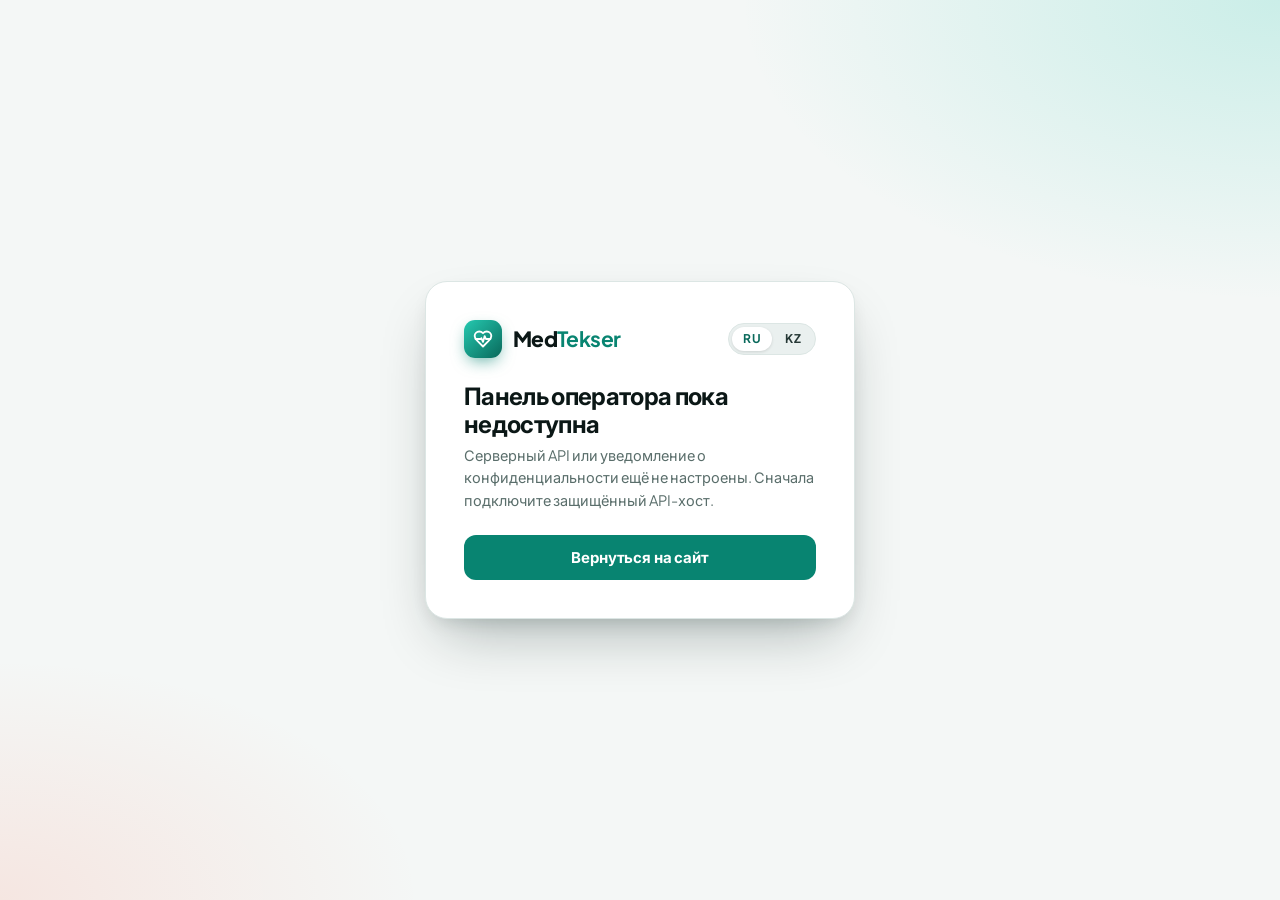
==== commit b5c749cf: "Update MedTekser dashboards" ====
--- a/static/admin.html
+++ b/static/admin.html
@@ -20,20 +20,24 @@
         <div data-lang-switch></div>
       </div>
       <h1 data-ru="Панель оператора" data-kk="Оператор панелі">Панель оператора</h1>
-      <p class="sub" data-ru="Введите пароль администратора (по умолчанию: admin123)" data-kk="Админ құпиясөзін енгізіңіз (әдепкі: admin123)">Введите пароль администратора (по умолчанию: admin123)</p>
+      <p class="sub" data-ru="Используйте пароль, настроенный оператором сервера." data-kk="Серверде оператор орнатқан құпиясөзді пайдаланыңыз.">Используйте пароль, настроенный оператором сервера.</p>
       <div class="field">
         <label for="l-pass" data-ru="Пароль" data-kk="Құпиясөз">Пароль</label>
         <input id="l-pass" name="password" type="password" placeholder="••••••••" required />
       </div>
-      <div id="login-err"></div>
+      <div id="login-err" role="alert" aria-live="assertive" aria-atomic="true"></div>
       <button class="btn block" type="submit" id="login-btn" data-ru="Войти" data-kk="Кіру">Войти</button>
-      <button class="btn ghost sm block" type="button" style="margin-top:10px" onclick="quickAdminLogin()"
-              data-ru="⚡ Демо-вход оператора в 1 клик"
-              data-kk="⚡ 1 кликпен демо-кіру (оператор)">
-        ⚡ Демо-вход оператора в 1 клик
-      </button>
       <p class="muted small center" style="margin:18px 0 0"><a href="./" data-ru="← На главную страницу" data-kk="← Басты бетке қайту">← На главную страницу</a></p>
     </form>
+    <div class="auth-card hidden" id="api-unavailable">
+      <div class="auth-top"><a href="./" class="logo" data-logo></a><div data-lang-switch></div></div>
+      <h1 data-ru="Панель оператора пока недоступна" data-kk="Оператор панелі әзірге қолжетімсіз">Панель оператора пока недоступна</h1>
+      <p class="sub" data-ru="Серверный API или уведомление о конфиденциальности ещё не настроены. Сначала подключите защищённый API-хост."
+         data-kk="Сервер API немесе құпиялық хабарламасы әлі бапталмаған. Алдымен қорғалған API-хостты қосыңыз.">
+        Серверный API или уведомление о конфиденциальности ещё не настроены. Сначала подключите защищённый API-хост.
+      </p>
+      <a class="btn block" href="./" data-ru="Вернуться на сайт" data-kk="Сайтқа оралу">Вернуться на сайт</a>
+    </div>
   </div>
 
   <!-- ============ НЕГІЗГІ ПАНЕЛЬ ============ -->
@@ -47,7 +51,7 @@
       </a>
       <a class="side-link" data-tab="clinics">
         <span data-icon="hospital" data-size="18"></span>
-        <span data-ru="Клиники-партнёры" data-kk="Серіктес клиникалар">Клиники-партнёры</span>
+        <span data-ru="Медицинские организации" data-kk="Медициналық ұйымдар">Медицинские организации</span>
       </a>
       <div class="bottom">
         <div style="padding:6px 8px"><div data-lang-switch="dark"></div></div>
@@ -79,7 +83,7 @@
           </div>
         </div>
 
-        <div class="grid g-4" id="stats" style="margin-bottom:24px"></div>
+        <div class="grid g-2" id="stats" style="margin-bottom:24px"></div>
 
         <div class="panel">
           <div class="table-wrap">
@@ -91,7 +95,6 @@
                   <th data-ru="Контакт" data-kk="Байланыс">Контакт</th>
                   <th data-ru="Тип осмотра / Клиника" data-kk="Тексеру түрі / Клиника">Тип осмотра / Клиника</th>
                   <th data-ru="Сотр." data-kk="Адам">Сотр.</th>
-                  <th data-ru="Сумма" data-kk="Сома">Сумма</th>
                   <th data-ru="Прогресс" data-kk="Барысы">Прогресс</th>
                   <th data-ru="Статус" data-kk="Мәртебе">Статус</th>
                   <th data-ru="Дата" data-kk="Күні">Дата</th>
@@ -116,8 +119,8 @@
       <div id="tab-clinics" class="hidden">
         <div class="page-title">
           <div>
-            <h1 data-ru="Клиники-партнёры" data-kk="Серіктес клиникалар">Клиники-партнёры</h1>
-            <div class="muted small" data-ru="Лицензированные медицинские центры и выездные бригады" data-kk="Медициналық тексеру өткізетін лицензияланған ұйымдар мен көшпелі бригадалар">Лицензированные медицинские центры и выездные бригады</div>
+            <h1 data-ru="Медицинские организации" data-kk="Медициналық ұйымдар">Медицинские организации</h1>
+            <div class="muted small" data-ru="Сведения добавляет оператор; перед публикацией их нужно отдельно проверить." data-kk="Мәліметтерді оператор қосады; жарияламас бұрын бөлек тексеру қажет.">Сведения добавляет оператор; перед публикацией их нужно отдельно проверить.</div>
           </div>
         </div>
         <div class="detail-grid">
@@ -130,9 +133,8 @@
                     <th>#</th>
                     <th data-ru="Название" data-kk="Атауы">Название</th>
                     <th data-ru="Адрес" data-kk="Мекенжайы">Адрес</th>
-                    <th data-ru="Телефон" data-kk="Телефон">Телефон</th>
-                    <th data-ru="Лицензия" data-kk="Лицензия">Лицензия</th>
-                    <th></th>
+                  <th data-ru="Телефон" data-kk="Телефон">Телефон</th>
+                  <th></th>
                   </tr>
                 </thead>
                 <tbody id="clinic-body"></tbody>
@@ -146,7 +148,7 @@
               <div class="field"><label data-ru="Название *" data-kk="Атауы *">Название *</label><input name="name" data-ph-ru="МЦ «Шипагер»" data-ph-kk="«Шипагер» МО" placeholder="МЦ «Шипагер»" required /></div>
               <div class="field"><label data-ru="Адрес" data-kk="Мекенжайы">Адрес</label><input name="address" data-ph-ru="г. Шымкент, пр. Кунаева 25" data-ph-kk="Шымкент, Қонаев даңғ. 25" placeholder="г. Шымкент, пр. Кунаева 25" /></div>
               <div class="field"><label data-ru="Телефон" data-kk="Телефон">Телефон</label><input name="phone" placeholder="+7 (7252) 55-10-20" /></div>
-              <div class="field"><label data-ru="Номер лицензии" data-kk="Лицензия нөмірі">Номер лицензии</label><input name="license" placeholder="№ 0012345DF" /></div>
+              <div class="field"><label data-ru="Лицензионные сведения (для внутренней проверки)" data-kk="Лицензия туралы мәлімет (ішкі тексеру үшін)">Лицензионные сведения (для внутренней проверки)</label><input name="license" placeholder="Укажите проверенные сведения" /></div>
               <button class="btn block" type="submit" data-ru="Добавить в базу" data-kk="Тізімге қосу">Добавить в базу</button>
             </div>
           </form>
@@ -155,6 +157,7 @@
     </main>
   </div>
 
+  <script src="./api-config.js"></script>
   <script src="./common.js"></script>
   <script>
     let token = localStorage.getItem("admin_token");
@@ -230,19 +233,7 @@
           <span class="s-ic amber">${icon("users")}</span>
           <div class="label">${t("Сотрудники", "Қызметкерлер")}</div>
           <div class="value">${stats.examined}<span class="muted" style="font-size:16px;font-weight:600"> / ${stats.employees}</span></div>
-          <div class="hint">${t("прошли осмотр", "тексеруден өтті")}</div>
-        </div>
-        <div class="stat">
-          <span class="s-ic violet">${icon("chart")}</span>
-          <div class="label">${t("Общий оборот", "Жалпы айналым")}</div>
-          <div class="value">${fmtMoney(stats.revenue)}</div>
-          <div class="hint">${t("по подтверждённым заявкам", "расталған өтінімдер бойынша")}</div>
-        </div>
-        <div class="stat">
-          <span class="s-ic coral">${icon("wallet")}</span>
-          <div class="label">${t("Чистая комиссия (10%)", "Таза комиссия (10%)")}</div>
-          <div class="value">${fmtMoney(stats.service_fee)}</div>
-          <div class="hint">${t("доход платформы", "платформа табысы")}</div>
+          <div class="hint">${t("статус отмечен оператором", "мәртебені оператор белгіледі")}</div>
         </div>`;
     }
 
@@ -254,7 +245,7 @@
         (!q || r.company.toLowerCase().includes(q) || (r.bin || "").includes(q) || (r.phone || "").includes(q) || String(r.id) === q)
       );
       if (!list.length) {
-        $("req-body").innerHTML = `<tr><td colspan="9"><div class="empty"><div class="ic">🗂️</div><b>${t("Заявки не найдены", "Өтінімдер табылмады")}</b><div>${t("Измените фильтр или ожидайте новых заявок", "Сүзгіні өзгертіңіз немесе жаңа өтінім күтіңіз")}</div></div></td></tr>`;
+        $("req-body").innerHTML = `<tr><td colspan="8"><div class="empty"><div class="ic">🗂️</div><b>${t("Заявки не найдены", "Өтінімдер табылмады")}</b><div>${t("Измените фильтр или ожидайте новых заявок", "Сүзгіні өзгертіңіз немесе жаңа өтінім күтіңіз")}</div></div></td></tr>`;
         return;
       }
       $("req-body").innerHTML = list.map((r) => {
@@ -266,7 +257,6 @@
           <td>${esc(r.contact_name)}<div class="muted small">${esc(r.phone)}</div></td>
           <td class="small"><b>${esc(examName(r))}</b><div class="muted small">${r.clinic ? esc(r.clinic.name) : t("Клиника не назначена", "Клиника таңдалмаған")}</div></td>
           <td><b>${r.employees_loaded}</b> <span class="muted small">/ ${r.employees_count}</span></td>
-          <td><b>${fmtMoney(r.price.total)}</b><div class="muted small">${t("комиссия ", "комиссия ")}${fmtMoney(r.price.service_fee)}</div></td>
           <td style="min-width:130px">${progressBar(r.progress, total)}<div class="muted small" style="margin-top:4px">${done} / ${total} ${t("прошли", "өтті")}</div></td>
           <td>${badge(r.status)}</td>
           <td class="small muted">${fmtDate(r.created_at)}</td>
@@ -301,8 +291,6 @@
             <div>${badge(r.status)} <span class="muted small" style="margin-left:8px">${esc(examName(r))}</span></div>
           </div>
           <div class="flex">
-            <button class="btn ghost sm" type="button" onclick="openOfficialDocModal('invoice', currentReq)">📄 ${t("Счёт / КП", "Шот / КҰ")}</button>
-            <button class="btn ghost sm" type="button" onclick="openOfficialDocModal('act', currentReq)">📑 ${t("Акт № 131", "№ 131 Акт")}</button>
             <button class="btn ghost sm" type="button" onclick="copyCabLink('${esc(cabUrl)}')">${icon("link", 16)} ${t("Ссылка в кабинет", "Кабинет сілтемесі")}</button>
             ${waPhone ? `<a class="btn ghost sm" href="https://wa.me/${waPhone}?text=${waText}" target="_blank" rel="noopener">WhatsApp</a>` : ""}
             <button class="btn sm" type="button" onclick="exportCsv(${r.id})">${icon("download", 16)} ${t("CSV (Excel)", "CSV (Excel)")}</button>
@@ -325,15 +313,9 @@
                 <dt>${t("Желаемая дата", "Қалаған күні")}</dt><dd>${fmtDate(r.preferred_date)}</dd>
                 <dt>${t("Комментарий", "Пікір")}</dt><dd>${esc(r.comment || "—")}</dd>
               </dl>
-              <div style="margin-top:20px;padding:16px;background:var(--brand-50);border:1px solid var(--brand-100);border-radius:14px;display:flex;justify-content:space-between;align-items:center;flex-wrap:wrap;gap:12px">
-                <div>
-                  <div class="muted small">${t("Осмотр:", "Тексеру:")} ${fmtMoney(r.price.subtotal)} + ${t("Комиссия:", "Комиссия:")} ${fmtMoney(r.price.service_fee)}</div>
-                  <div style="font-size:26px;font-weight:800;color:var(--brand-700)">${fmtMoney(r.price.total)}</div>
-                </div>
-                <div style="min-width:200px">
-                  ${progressBar(r.progress, r.employees.length)}
-                  <div class="muted small" style="margin-top:6px">${t("Завершено:", "Дайын:")} ${r.progress.fit + r.progress.unfit} / ${r.employees.length}</div>
-                </div>
+              <div style="margin-top:20px;padding:16px;background:var(--brand-50);border:1px solid var(--brand-100);border-radius:14px">
+                ${progressBar(r.progress, r.employees.length)}
+                <div class="muted small" style="margin-top:6px">${t("Отмечено как завершённые:", "Аяқталды деп белгіленгені:")} ${r.progress.fit + r.progress.unfit} / ${r.employees.length}</div>
               </div>
             </div>
           </div>
@@ -366,8 +348,7 @@
             <h3>${t("Список сотрудников", "Қызметкерлер тізімі")} (${r.employees.length})</h3>
             <div class="flex">
               ${r.employees.length ? `
-                <button class="btn ghost sm" type="button" onclick="bulkStatus(${r.id}, 'scheduled')">${t("Всем «Назначена»", "Барлығын «Жоспарланды»")}</button>
-                <button class="btn ghost sm" type="button" onclick="bulkStatus(${r.id}, 'fit')">${t("Ожидающим → «Годен»", "Күтудегілерді → «Жарамды»")}</button>
+                <button class="btn ghost sm" type="button" onclick="bulkStatus(${r.id}, 'scheduled')">${t("Всем назначить дату", "Барлығына күн белгілеу")}</button>
               ` : ""}
               <div class="search">
                 ${icon("search", 16)}
@@ -437,26 +418,10 @@
           </td>
           <td>
             <div class="flex" style="gap:6px;flex-wrap:nowrap">
-              <button class="btn ghost sm" type="button" style="padding:6px 10px;font-size:12px" onclick="openAdminEmpTicket(${e.id})">🎫 ${t("Талон", "Талон")}</button>
-              <button class="btn ghost sm" type="button" style="padding:6px 10px;font-size:12px" onclick="openAdminEmpPass(${e.id})">🪪 QR</button>
+
             </div>
           </td>
         </tr>`).join("");
-    }
-
-    function openAdminEmpTicket(empId) {
-      const emp = currentReq?.employees?.find((x) => x.id === empId);
-      if (emp) openRouteSheetModal(emp, currentReq);
-    }
-
-    function openAdminEmpPass(empId) {
-      const emp = currentReq?.employees?.find((x) => x.id === empId);
-      if (emp) openMedPassportModal(emp, currentReq);
-    }
-
-    async function quickAdminLogin() {
-      $("l-pass").value = "admin123";
-      $("login").requestSubmit();
     }
 
     async function updEmp(id, body) {
@@ -504,9 +469,8 @@
           <td><b>${esc(c.name)}</b></td>
           <td class="small">${esc(c.address || "—")}</td>
           <td class="small">${esc(c.phone || "—")}</td>
-          <td class="small">${esc(c.license || "—")}</td>
           <td><button class="icon-btn" title="${t("Удалить", "Өшіру")}" onclick="delClinic(${c.id})">${icon("x", 16)}</button></td>
-        </tr>`).join("") : `<tr><td colspan="6" class="empty">${t("Нет клиник", "Клиникалар жоқ")}</td></tr>`;
+        </tr>`).join("") : `<tr><td colspan="5" class="empty">${t("Нет клиник", "Клиникалар жоқ")}</td></tr>`;
     }
 
     async function delClinic(id) {
@@ -571,7 +535,24 @@
     });
 
     populateFilter();
-    if (token) start().catch(() => {});
+    async function initializeAdmin() {
+      if (!apiIsConfigured()) return showUnavailable();
+      try {
+        const cfg = await api("/api/config");
+        setPrivacyNoticeUrl(cfg.privacy_notice_url);
+        if (!intakeIsConfigured()) return showUnavailable();
+        if (token) start().catch(() => {});
+      } catch (_) {
+        showUnavailable();
+      }
+    }
+
+    function showUnavailable() {
+      $("login").classList.add("hidden");
+      $("api-unavailable").classList.remove("hidden");
+    }
+
+    initializeAdmin();
   </script>
 </body>
 </html>
--- a/static/style.css
+++ b/static/style.css
@@ -191,11 +191,12 @@
 .hero .lead { font-size: 18.5px; color: rgba(255, 255, 255, .84); max-width: 560px; margin-bottom: 30px; line-height: 1.6; }
 .hero .actions { display: flex; gap: 12px; flex-wrap: wrap; }
 .hero-metrics {
-  display: grid; grid-template-columns: repeat(3, 1fr); gap: 16px; margin-top: 38px;
+  display: grid; grid-template-columns: repeat(2, 1fr); gap: 16px; margin-top: 38px;
   padding-top: 28px; border-top: 1px solid rgba(255, 255, 255, .14); max-width: 540px;
 }
 .hero-metrics b { display: block; font-size: 26px; font-weight: 800; color: #5eead4; letter-spacing: -.03em; }
 .hero-metrics span { font-size: 13px; color: rgba(255, 255, 255, .75); }
+.local-preview-notice { padding: 10px 16px; border-bottom: 1px solid #f2d48a; background: #fff7df; color: #5b4300; text-align: center; font-size: 13px; line-height: 1.5; }
 
 /* Hero иллюстрациясы — кабинет макеті */
 .mock { position: relative; }
@@ -211,9 +212,6 @@
 .mock h4 { font-size: 17px; margin: 0 0 2px; }
 .mock .meta { font-size: 13px; color: var(--muted); margin-bottom: 16px; }
 .mock .ring-row { display: flex; align-items: center; gap: 18px; padding: 15px; background: var(--brand-50); border: 1px solid var(--brand-100); border-radius: 14px; margin-bottom: 14px; }
-.ring { --p: 75; width: 64px; height: 64px; border-radius: 50%; display: grid; place-items: center; flex: none;
-  background: conic-gradient(var(--brand-500) calc(var(--p) * 1%), #d7efe9 0); }
-.ring::before { content: attr(data-label); width: 50px; height: 50px; border-radius: 50%; background: #fff; display: grid; place-items: center; font-weight: 800; font-size: 14px; color: var(--brand-700); }
 .mock-row { display: flex; align-items: center; gap: 12px; padding: 10px 4px; border-top: 1px solid var(--line); font-size: 14px; }
 .avatar { width: 34px; height: 34px; border-radius: 10px; display: grid; place-items: center; font-weight: 800; font-size: 12px; color: #fff; flex: none; }
 .float-card {
@@ -657,11 +655,16 @@
   border-bottom-color: var(--line);
 }
 [data-theme="dark"] .section.alt { background: #091917; }
+[data-theme="dark"] .section.white { background: #071614; border-color: var(--line); }
 [data-theme="dark"] .card,
 [data-theme="dark"] .price-card,
 [data-theme="dark"] .clinic-card,
 [data-theme="dark"] .panel,
 [data-theme="dark"] .stat,
+[data-theme="dark"] .step,
+[data-theme="dark"] .faq details,
+[data-theme="dark"] .chip span,
+[data-theme="dark"] .auth-card,
 [data-theme="dark"] .faq-item,
 [data-theme="dark"] .calc-form,
 [data-theme="dark"] .ai-result-card,
@@ -671,6 +674,10 @@
   border-color: #193c36;
   color: var(--ink);
 }
+[data-theme="dark"] .card.before { background: rgba(225, 29, 72, .08); border-color: rgba(225, 29, 72, .3); }
+[data-theme="dark"] .card.after { background: rgba(16, 185, 129, .1); border-color: rgba(16, 185, 129, .38); }
+[data-theme="dark"] .lang-switch { background: #091b18; border-color: #1f4740; }
+[data-theme="dark"] .lang-btn.active { background: var(--brand-600); color: #fff; }
 [data-theme="dark"] .modal-head,
 [data-theme="dark"] .modal-foot,
 [data-theme="dark"] .table th,
@@ -813,6 +820,11 @@
 .metric-card {
   background: var(--white); border: 1px solid var(--line); border-radius: 20px;
   padding: 24px; position: relative; overflow: hidden; box-shadow: var(--shadow-xs);
+  transition: transform .25s cubic-bezier(.2, .8, .2, 1), box-shadow .25s;
+}
+.metric-card:hover {
+  transform: translateY(-4px);
+  box-shadow: 0 16px 32px -8px rgba(14, 165, 142, .22);
 }
 .metric-card .big-num {
   font-size: 32px; font-weight: 800; color: var(--brand-700); letter-spacing: -.03em; margin: 6px 0;
@@ -825,6 +837,331 @@
 [data-theme="dark"] .route-step {
   background: #091816; border-color: #1c423c;
 }
+
+/* =========================================================
+   🔥 ЭКШН-ЭФФЕКТТЕР, КИБЕР-НЕОН ЖӘНЕ ДИНАМИКАЛЫҚ ЖАРҚЫРАУ (WOW)
+   ========================================================= */
+/* Басты экрандағы неон аурасы мен импульстік анимация */
+.hero {
+  position: relative;
+  overflow: hidden;
+}
+.hero::before {
+  content: "";
+  position: absolute;
+  top: -100px;
+  left: 50%;
+  transform: translateX(-50%);
+  width: 800px;
+  height: 450px;
+  background: radial-gradient(circle, rgba(94, 234, 212, .24) 0%, rgba(37, 201, 176, .08) 50%, transparent 75%);
+  filter: blur(60px);
+  pointer-events: none;
+  animation: pulseAura 8s ease-in-out infinite alternate;
+}
+@keyframes pulseAura {
+  0% { transform: translateX(-50%) scale(.9); opacity: .6; }
+  100% { transform: translateX(-50%) scale(1.15); opacity: 1; }
+}
+
+/* Экшн батырмалардың жарық жүгіру эффектісі (Shimmer Glow) */
+.btn.coral,
+.btn.pulse-action {
+  position: relative;
+  overflow: hidden;
+}
+.btn.coral::after,
+.btn.pulse-action::after {
+  content: "";
+  position: absolute;
+  top: -50%;
+  left: -60%;
+  width: 40%;
+  height: 200%;
+  background: linear-gradient(90deg, transparent, rgba(255, 255, 255, .35), transparent);
+  transform: rotate(30deg);
+  animation: buttonShine 3.5s ease-in-out infinite;
+}
+@keyframes buttonShine {
+  0% { left: -70%; }
+  35%, 100% { left: 150%; }
+}
+
+/* Карточкаларға 3D тереңдік пен жарық жүгірту */
+.card.hover,
+.price-card,
+.clinic-card {
+  transition: transform .22s cubic-bezier(.2, .8, .2, 1), box-shadow .22s, border-color .22s;
+}
+.card.hover:hover,
+.price-card:hover,
+.clinic-card:hover {
+  transform: translateY(-5px);
+  border-color: var(--brand-400);
+  box-shadow: 0 20px 40px -12px rgba(8, 132, 113, .22), 0 0 0 1px var(--brand-400);
+}
+
+/* AI-Анализатор секциясындағы неон рамка */
+.ai-panel {
+  box-shadow: 0 0 35px -8px rgba(94, 234, 212, .2);
+  border: 1px solid rgba(94, 234, 212, .32);
+}
+
+/* Тірі пульс маркері (Live Radar) */
+.pulse-dot {
+  display: inline-block;
+  width: 9px;
+  height: 9px;
+  border-radius: 50%;
+  background: #10b981;
+  box-shadow: 0 0 0 0 rgba(16, 185, 129, .7);
+  animation: livePulse 2s infinite;
+}
+@keyframes livePulse {
+  0% { box-shadow: 0 0 0 0 rgba(16, 185, 129, .7); }
+  70% { box-shadow: 0 0 0 10px rgba(16, 185, 129, 0); }
+  100% { box-shadow: 0 0 0 0 rgba(16, 185, 129, 0); }
+}
+
+/* =========================================================
+   🫀 КИБЕР-МЕДИЦИНАЛЫҚ AI-ТЕРМИНАЛ, ТІРІ ЭКГ ЖӘНЕ LLM КОНСИЛИУМ
+   ========================================================= */
+.biomed-section {
+  background:
+    radial-gradient(950px 500px at 10% 10%, rgba(16, 185, 129, .18), transparent 65%),
+    radial-gradient(900px 500px at 90% 90%, rgba(14, 165, 233, .16), transparent 65%),
+    linear-gradient(170deg, #031311 0%, #06211e 50%, #031513 100%);
+  color: #ecfdf5;
+  position: relative;
+  overflow: hidden;
+  border-top: 1px solid rgba(94, 234, 212, .22);
+  border-bottom: 1px solid rgba(94, 234, 212, .22);
+}
+.biomed-section h2, .biomed-section h3, .biomed-section h4 { color: #fff; }
+
+.biomed-grid {
+  display: grid;
+  grid-template-columns: 1.05fr 1.15fr;
+  gap: 26px;
+  align-items: stretch;
+}
+@media (max-width: 980px) { .biomed-grid { grid-template-columns: 1fr; } }
+
+.cyber-card {
+  background: rgba(7, 28, 25, .82);
+  border: 1px solid rgba(94, 234, 212, .28);
+  border-radius: 22px;
+  padding: 26px;
+  box-shadow: 0 24px 60px -15px rgba(0, 0, 0, .65), inset 0 1px 0 rgba(255, 255, 255, .1);
+  backdrop-filter: blur(16px);
+  position: relative;
+  overflow: hidden;
+}
+.cyber-card.alert-warn {
+  border-color: rgba(245, 158, 11, .65);
+  box-shadow: 0 0 40px -10px rgba(245, 158, 11, .35);
+}
+.cyber-card.alert-crit {
+  border-color: rgba(244, 63, 94, .8);
+  box-shadow: 0 0 50px -8px rgba(244, 63, 94, .45);
+}
+
+/* Тірі ЭКГ экраны (Oscilloscope) */
+.ecg-screen {
+  background: #020c0b;
+  border: 1px solid rgba(52, 211, 153, .35);
+  border-radius: 16px;
+  padding: 14px 16px;
+  position: relative;
+  overflow: hidden;
+  background-image:
+    linear-gradient(rgba(16, 185, 129, .08) 1px, transparent 1px),
+    linear-gradient(90deg, rgba(16, 185, 129, .08) 1px, transparent 1px);
+  background-size: 20px 20px;
+}
+.ecg-trace-wrap {
+  height: 86px;
+  position: relative;
+  overflow: hidden;
+}
+.ecg-svg {
+  width: 200%;
+  height: 86px;
+  animation: ecgScroll 3.2s linear infinite;
+}
+.ecg-svg.fast { animation-duration: 1.7s; }
+.ecg-svg.crit { animation-duration: 1.15s; }
+@keyframes ecgScroll {
+  0% { transform: translateX(0); }
+  100% { transform: translateX(-50%); }
+}
+
+.vitals-grid {
+  display: grid;
+  grid-template-columns: repeat(4, 1fr);
+  gap: 10px;
+  margin-top: 14px;
+}
+@media (max-width: 600px) { .vitals-grid { grid-template-columns: repeat(2, 1fr); } }
+.vital-box {
+  background: rgba(255, 255, 255, .04);
+  border: 1px solid rgba(255, 255, 255, .12);
+  border-radius: 13px;
+  padding: 10px 12px;
+}
+.vital-box .v-lbl { font-size: 11px; color: rgba(255, 255, 255, .62); text-transform: uppercase; letter-spacing: .05em; }
+.vital-box .v-val { font-size: 22px; font-weight: 800; letter-spacing: -.02em; margin-top: 2px; font-variant-numeric: tabular-nums; }
+.vital-box .v-sub { font-size: 11px; color: rgba(255, 255, 255, .55); }
+
+/* Органдар сканері (Digital Twin Pills) */
+.organ-grid {
+  display: grid;
+  grid-template-columns: repeat(2, 1fr);
+  gap: 9px;
+  margin-top: 14px;
+}
+.organ-item {
+  background: rgba(255, 255, 255, .04);
+  border: 1px solid rgba(255, 255, 255, .1);
+  border-radius: 12px;
+  padding: 10px 12px;
+  display: flex;
+  align-items: center;
+  justify-content: space-between;
+  font-size: 13px;
+}
+.organ-item.risk-high {
+  background: rgba(244, 63, 94, .14);
+  border-color: rgba(244, 63, 94, .45);
+  color: #fecdd3;
+}
+.organ-item.risk-mid {
+  background: rgba(245, 158, 11, .14);
+  border-color: rgba(245, 158, 11, .45);
+  color: #fde68a;
+}
+.organ-item.risk-ok {
+  background: rgba(16, 185, 129, .1);
+  border-color: rgba(16, 185, 129, .3);
+  color: #a7f3d0;
+}
+
+/* Автономды LLM Консилиум Терминалы */
+.llm-terminal {
+  background: #020d0c;
+  border: 1px solid rgba(94, 234, 212, .3);
+  border-radius: 16px;
+  padding: 16px;
+  font-family: "SFMono-Regular", Consolas, "Liberation Mono", Menlo, monospace;
+  font-size: 13px;
+  line-height: 1.55;
+  color: #d1fae5;
+  min-height: 220px;
+  max-height: 330px;
+  overflow-y: auto;
+  box-shadow: inset 0 2px 14px rgba(0, 0, 0, .6);
+}
+.llm-step {
+  padding: 6px 10px;
+  border-left: 2px solid #10b981;
+  margin-bottom: 8px;
+  background: rgba(16, 185, 129, .06);
+  border-radius: 0 8px 8px 0;
+  animation: fadeIn .25s ease;
+}
+.llm-verdict-box {
+  margin-top: 12px;
+  padding: 14px;
+  border-radius: 12px;
+  font-family: var(--font);
+  border: 1.5px solid #10b981;
+  background: rgba(16, 185, 129, .12);
+}
+.llm-verdict-box.warn {
+  border-color: #f59e0b;
+  background: rgba(245, 158, 11, .14);
+}
+.llm-verdict-box.crit {
+  border-color: #f43f5e;
+  background: rgba(244, 63, 94, .16);
+}
+.case-btn {
+  text-align: left;
+  background: rgba(255, 255, 255, .06);
+  border: 1px solid rgba(255, 255, 255, .15);
+  color: #ecfdf5;
+  padding: 9px 12px;
+  border-radius: 11px;
+  font: 600 12.5px/1.35 var(--font);
+  cursor: pointer;
+  transition: all .15s;
+}
+.case-btn:hover, .case-btn.active {
+  background: rgba(94, 234, 212, .18);
+  border-color: #5eead4;
+  color: #fff;
+  transform: translateY(-1px);
+}
+
+/* Голографиялық 3D/SVG Адам Денесінің Цифрлық Егізі (Holographic Digital Twin) */
+.holo-wrap {
+  display: grid;
+  grid-template-columns: 185px 1fr;
+  gap: 16px;
+  align-items: center;
+  margin-top: 14px;
+}
+@media (max-width: 640px) { .holo-wrap { grid-template-columns: 1fr; } }
+
+.holo-body-box {
+  position: relative;
+  height: 250px;
+  background: radial-gradient(circle at 50% 50%, rgba(16, 185, 129, .18), rgba(2, 12, 11, .92) 75%);
+  border: 1px solid rgba(94, 234, 212, .32);
+  border-radius: 18px;
+  display: grid;
+  place-items: center;
+  overflow: hidden;
+  box-shadow: inset 0 0 28px rgba(16, 185, 129, .2);
+}
+.laser-scanline {
+  position: absolute;
+  left: 0;
+  right: 0;
+  height: 3px;
+  background: linear-gradient(90deg, transparent, #5eead4, #fff, #5eead4, transparent);
+  box-shadow: 0 0 18px 3px #10b981;
+  animation: holoScan 3.4s ease-in-out infinite alternate;
+  pointer-events: none;
+}
+@keyframes holoScan {
+  0% { top: 8%; }
+  100% { top: 90%; }
+}
+
+/* 5-Агенттік Мульти-LLM Нейрожелілік Консилиум */
+.agent-swarm-bar {
+  display: grid;
+  grid-template-columns: repeat(5, 1fr);
+  gap: 7px;
+  margin-bottom: 12px;
+}
+@media (max-width: 680px) { .agent-swarm-bar { grid-template-columns: repeat(2, 1fr); } }
+.agent-node {
+  background: rgba(255, 255, 255, .04);
+  border: 1px solid rgba(94, 234, 212, .22);
+  border-radius: 10px;
+  padding: 7px 8px;
+  text-align: center;
+  font-size: 11px;
+  transition: all .2s;
+}
+.agent-node.active {
+  background: rgba(16, 185, 129, .18);
+  border-color: #34d399;
+  box-shadow: 0 0 16px rgba(16, 185, 129, .35);
+}
+.agent-node b { display: block; color: #5eead4; font-size: 11.5px; }
 
 @media print {
   .app-header, .no-print, .sidebar, .wa-float, .site-header, .site-footer, .trust-ribbon { display: none !important; }
@@ -833,3 +1170,369 @@
   .modal-backdrop { position: static; background: #fff; padding: 0; }
   .modal-head .icon-btn, .modal-foot { display: none !important; }
 }
+
+/* =========================================================
+   MedTekser landing page — cohesive clinical visual finish
+   ========================================================= */
+body:not(.app-body) {
+  --brand-50: #eaf7f4;
+  --brand-100: #d4eee8;
+  --brand-200: #a9ddd2;
+  --brand-400: #48b6a2;
+  --brand-500: #198c78;
+  --brand-600: #087564;
+  --brand-700: #075d50;
+  --brand-800: #084a40;
+  --brand-900: #0a3932;
+  --brand-950: #062a26;
+  --coral: #ed7658;
+  --coral-dark: #d95f42;
+  --ink: #122b27;
+  --ink-2: #3c5a55;
+  --muted: #69817c;
+  --line: #e1ebe8;
+  --line-strong: #cbdcd7;
+  --bg: #f5f8f7;
+  --radius-lg: 26px;
+  --radius: 19px;
+  --radius-sm: 13px;
+  --shadow-xs: 0 1px 2px rgba(9, 48, 41, .04);
+  --shadow-sm: 0 4px 12px rgba(9, 48, 41, .055), 0 1px 2px rgba(9, 48, 41, .035);
+  --shadow: 0 18px 42px -20px rgba(9, 48, 41, .22), 0 4px 12px rgba(9, 48, 41, .05);
+  --shadow-lg: 0 32px 74px -30px rgba(2, 24, 20, .48), 0 10px 28px -12px rgba(2, 24, 20, .22);
+  background: var(--bg);
+  color: var(--ink);
+}
+
+body:not(.app-body) .container { max-width: 1240px; }
+body:not(.app-body) :where(a, button, input, select, textarea, summary):focus-visible {
+  outline: 3px solid rgba(72, 182, 162, .72);
+  outline-offset: 3px;
+}
+
+body:not(.app-body) .site-header {
+  background: rgba(250, 253, 252, .9);
+  border-bottom-color: rgba(203, 220, 215, .78);
+  box-shadow: 0 4px 22px rgba(11, 47, 41, .035);
+}
+body:not(.app-body) .site-header.scrolled {
+  background: rgba(250, 253, 252, .97);
+  box-shadow: 0 8px 28px rgba(11, 47, 41, .075);
+}
+body:not(.app-body) .site-header .container { height: 76px; }
+body:not(.app-body) .logo { font-size: 20px; }
+body:not(.app-body) .logo-mark {
+  border-radius: 13px;
+  background: linear-gradient(145deg, #49b7a2, #087564);
+  box-shadow: 0 7px 16px -8px rgba(8, 117, 100, .65);
+}
+body:not(.app-body) .nav { gap: clamp(15px, 2vw, 26px); }
+body:not(.app-body) .nav a { font-size: 13.5px; }
+body:not(.app-body) .header-cta { gap: 8px; }
+body:not(.app-body) .header-phone { background: #f1f6f4; }
+
+body:not(.app-body) .hero {
+  isolation: isolate;
+  padding: clamp(68px, 7vw, 96px) 0 clamp(78px, 8vw, 112px);
+  background:
+    radial-gradient(ellipse 52% 58% at 93% 9%, rgba(69, 183, 161, .28), transparent 72%),
+    radial-gradient(ellipse 52% 64% at 3% 100%, rgba(237, 118, 88, .12), transparent 72%),
+    linear-gradient(126deg, #071f1c 0%, #0a342e 51%, #0b5147 100%);
+}
+body:not(.app-body) .hero::after {
+  z-index: -1;
+  opacity: .12;
+  background-size: 56px 56px;
+  mask-image: radial-gradient(ellipse at 72% 42%, #000 0%, transparent 72%);
+}
+body:not(.app-body) .hero::before {
+  top: -230px;
+  left: 62%;
+  width: 820px;
+  height: 680px;
+  filter: blur(86px);
+  opacity: .5;
+  animation: none;
+}
+body:not(.app-body) .hero .container {
+  grid-template-columns: minmax(0, 1.04fr) minmax(390px, .96fr);
+  gap: clamp(36px, 6vw, 78px);
+}
+body:not(.app-body) .eyebrow {
+  padding: 8px 14px;
+  color: #e4faf5;
+  background: rgba(226, 250, 245, .075);
+  border-color: rgba(226, 250, 245, .16);
+  backdrop-filter: blur(10px);
+}
+body:not(.app-body) .eyebrow .dot {
+  background: #74ddc8;
+  box-shadow: 0 0 0 4px rgba(116, 221, 200, .14);
+}
+body:not(.app-body) .hero h1 {
+  max-width: 700px;
+  margin-top: 24px;
+  font-size: clamp(39px, 5vw, 64px);
+  line-height: 1.04;
+  letter-spacing: -.048em;
+}
+body:not(.app-body) .hero h1 .hl {
+  background: linear-gradient(90deg, #75dfca 0%, #b1efdc 100%);
+  -webkit-background-clip: text;
+  background-clip: text;
+}
+body:not(.app-body) .hero .lead {
+  max-width: 590px;
+  color: rgba(241, 250, 247, .78);
+  font-size: clamp(16px, 1.45vw, 18px);
+  line-height: 1.72;
+}
+body:not(.app-body) .hero .actions { gap: 11px; }
+body:not(.app-body) .hero .btn { min-height: 54px; border-radius: 14px; }
+body:not(.app-body) .btn.coral,
+body:not(.app-body) .btn.pulse-action { box-shadow: 0 10px 24px -12px rgba(237, 118, 88, .72); }
+body:not(.app-body) .btn.coral::after,
+body:not(.app-body) .btn.pulse-action::after { display: none; }
+body:not(.app-body) .btn.coral:hover,
+body:not(.app-body) .btn.pulse-action:hover { box-shadow: 0 13px 28px -12px rgba(237, 118, 88, .82); }
+body:not(.app-body) .hero-metrics {
+  max-width: 500px;
+  gap: 0;
+  margin-top: 38px;
+  padding-top: 22px;
+  border-color: rgba(233, 248, 244, .16);
+}
+body:not(.app-body) .hero-metrics > div + div {
+  padding-left: 24px;
+  border-left: 1px solid rgba(233, 248, 244, .16);
+}
+body:not(.app-body) .hero-metrics b { color: #80e0cd; font-size: 24px; }
+body:not(.app-body) .hero-metrics span { color: rgba(241, 250, 247, .68); }
+
+body:not(.app-body) .mock { padding: 8px 4px 12px; }
+body:not(.app-body) .mock-window {
+  padding: clamp(20px, 2.5vw, 29px);
+  border: 1px solid rgba(255, 255, 255, .65);
+  border-radius: 25px;
+  box-shadow: 0 38px 86px -40px rgba(0, 10, 8, .72), 0 10px 28px -16px rgba(0, 10, 8, .38);
+}
+body:not(.app-body) .mock-top { margin-bottom: 20px; padding-bottom: 14px; }
+body:not(.app-body) .mock-tag { font-size: 10px; }
+body:not(.app-body) .mock .ring-row { border-radius: 15px; padding: 15px; }
+body:not(.app-body) .mock-row { padding: 12px 3px; }
+body:not(.app-body) .mock .badge { white-space: nowrap; }
+body:not(.app-body) .float-card {
+  border-color: rgba(225, 235, 232, .92);
+  box-shadow: 0 18px 42px -22px rgba(0, 12, 10, .42), 0 4px 12px rgba(0, 12, 10, .12);
+  animation: none;
+}
+body:not(.app-body) .float-card.a { left: -36px; bottom: 22px; }
+body:not(.app-body) .float-card.b { right: -28px; top: -20px; }
+
+body:not(.app-body) .local-preview-notice {
+  background: #fff8e7;
+  color: #624b16;
+  border-color: #efdfb7;
+  font-size: 12.5px;
+}
+body:not(.app-body) .trust-ribbon {
+  background: #082923;
+  border-color: rgba(218, 243, 237, .1);
+  padding: 16px 0;
+}
+body:not(.app-body) .trust-items { gap: 12px 24px; }
+body:not(.app-body) .trust-item { color: rgba(245, 251, 249, .82); font-size: 12.5px; }
+body:not(.app-body) .trust-item i {
+  border-radius: 50%;
+  background: rgba(116, 221, 200, .13);
+  color: #83decd;
+}
+
+body:not(.app-body) .section { padding: clamp(68px, 7vw, 92px) 0; }
+body:not(.app-body) .section.white {
+  background: #fff;
+  border-color: #e8efed;
+}
+body:not(.app-body) .section.alt { background: #eef4f2; }
+body:not(.app-body) .section-head { max-width: 760px; margin-bottom: 40px; }
+body:not(.app-body) .section-head .tag {
+  color: #0a6e5e;
+  background: #edf8f5;
+  border-color: #d4eee8;
+  letter-spacing: .1em;
+  padding: 6px 13px;
+}
+body:not(.app-body) .section-head h2 {
+  margin-bottom: 12px;
+  font-size: clamp(29px, 3.5vw, 43px);
+  letter-spacing: -.042em;
+  line-height: 1.1;
+}
+body:not(.app-body) .section-head p { max-width: 690px; margin: 0 auto; font-size: 16px; line-height: 1.7; }
+body:not(.app-body) .grid { gap: 20px; }
+body:not(.app-body) .card {
+  padding: 27px;
+  border-color: #e3ece9;
+  border-radius: 20px;
+  box-shadow: 0 5px 18px rgba(14, 52, 45, .045);
+}
+body:not(.app-body) .card.hover { transition: transform .2s ease, box-shadow .2s ease, border-color .2s ease; }
+body:not(.app-body) .card.hover:hover,
+body:not(.app-body) .price-card:hover,
+body:not(.app-body) .clinic-card:hover {
+  transform: translateY(-3px);
+  border-color: #9ed4c8;
+  box-shadow: 0 18px 34px -22px rgba(8, 84, 71, .38), 0 4px 10px rgba(8, 84, 71, .05);
+}
+body:not(.app-body) .card h3 { font-size: 18px; line-height: 1.25; }
+body:not(.app-body) .card p { line-height: 1.68; }
+body:not(.app-body) .feature-ic {
+  border-radius: 15px;
+  box-shadow: inset 0 1px 0 rgba(255, 255, 255, .8);
+}
+body:not(.app-body) .step { border-radius: 20px; }
+body:not(.app-body) .step .num {
+  border-radius: 14px;
+  background: linear-gradient(145deg, #178d79, #075c4f);
+  box-shadow: 0 8px 18px -10px rgba(8, 117, 100, .8);
+}
+body:not(.app-body) .price-card { min-height: 264px; }
+body:not(.app-body) .price-card .amount { color: #0b6658; font-size: 29px; }
+body:not(.app-body) .price-card .btn { margin-top: auto; }
+body:not(.app-body) .price-card.featured {
+  background: linear-gradient(150deg, #0b4037 0%, #07251f 100%);
+  border-color: #4db7a2;
+}
+
+body:not(.app-body) .ai-section {
+  background:
+    radial-gradient(ellipse 50% 85% at 100% 5%, rgba(65, 167, 147, .17), transparent 74%),
+    linear-gradient(140deg, #0a2824, #0d3932 66%, #0a2c27);
+  border-block: 1px solid rgba(213, 245, 237, .09);
+}
+body:not(.app-body) .ai-section .section-head .tag,
+body:not(.app-body) .ai-badge {
+  color: #a5eade;
+  background: rgba(148, 229, 211, .09);
+  border-color: rgba(148, 229, 211, .18);
+}
+body:not(.app-body) .ai-section .section-head h2 { color: #f5fbf9; }
+body:not(.app-body) .ai-section .section-head p { color: rgba(238, 249, 246, .72) !important; }
+body:not(.app-body) .ai-section > .container > .card {
+  border-color: rgba(255, 255, 255, .7);
+  box-shadow: 0 22px 52px -34px rgba(0, 12, 10, .5);
+}
+
+body:not(.app-body) .order-wrap { gap: 24px; }
+body:not(.app-body) #order .order-wrap > .card:first-child {
+  padding: clamp(20px, 3.2vw, 34px) !important;
+  border-radius: 24px;
+  box-shadow: 0 14px 38px -28px rgba(11, 53, 45, .3), 0 4px 16px rgba(11, 53, 45, .045);
+}
+body:not(.app-body) #order .summary {
+  background:
+    radial-gradient(ellipse at 100% 0, rgba(65, 177, 154, .23), transparent 55%),
+    linear-gradient(155deg, #0b4037, #072822);
+  border: 1px solid rgba(172, 230, 218, .2);
+  border-radius: 22px;
+}
+body:not(.app-body) #order .summary .total { color: #8de1cf; }
+body:not(.app-body) #order .summary li i { color: #8de1cf; }
+body:not(.app-body) #order input,
+body:not(.app-body) #order select,
+body:not(.app-body) #order textarea { min-height: 48px; border-radius: 12px; }
+body:not(.app-body) #order textarea { min-height: 112px; }
+body:not(.app-body) #order .chip span {
+  min-height: 48px;
+  border-radius: 12px;
+  background: #fbfdfc;
+}
+body:not(.app-body) #order .chip input:checked + span {
+  background: #eaf7f4;
+  border-color: #168c78;
+  box-shadow: inset 0 0 0 1px #168c78;
+}
+body:not(.app-body) #order #submit-btn { min-height: 54px; border-radius: 14px; }
+
+body:not(.app-body) .faq { max-width: 850px; }
+body:not(.app-body) .faq details {
+  border-color: #e3ece9;
+  border-radius: 16px;
+  box-shadow: 0 3px 12px rgba(14, 52, 45, .025);
+}
+body:not(.app-body) .faq details[open] { border-color: #a9d9ce; box-shadow: var(--shadow-sm); }
+body:not(.app-body) .faq summary { min-height: 64px; }
+body:not(.app-body) .cta-band {
+  border-radius: 28px;
+  background:
+    radial-gradient(ellipse at 100% 0, rgba(237, 118, 88, .22), transparent 53%),
+    linear-gradient(132deg, #0c4037, #062923);
+  box-shadow: 0 30px 64px -40px rgba(2, 24, 20, .65);
+}
+body:not(.app-body) .site-footer { background: #06251f; }
+body:not(.app-body) .wa-float {
+  box-shadow: 0 10px 24px -13px rgba(18, 63, 47, .55);
+}
+
+@media (max-width: 980px) {
+  body:not(.app-body) .hero .container { grid-template-columns: minmax(0, 1fr); gap: 38px; }
+  body:not(.app-body) .hero .mock { width: min(100%, 540px); margin: 4px auto 0; }
+}
+
+@media (max-width: 880px) {
+  body:not(.app-body) .site-header.open .nav { top: 76px; }
+}
+
+@media (max-width: 640px) {
+  body:not(.app-body) .container { padding-inline: 20px; }
+  body:not(.app-body) .hero { padding: 52px 0 66px; }
+  body:not(.app-body) .hero .container { gap: 35px; }
+  body:not(.app-body) .eyebrow { align-items: flex-start; border-radius: 14px; line-height: 1.4; }
+  body:not(.app-body) .hero h1 { font-size: clamp(36px, 10vw, 46px); margin: 21px 0 14px; }
+  body:not(.app-body) .hero .lead { font-size: 15.5px; margin-bottom: 22px; }
+  body:not(.app-body) .hero .actions { display: grid; grid-template-columns: 1fr; }
+  body:not(.app-body) .hero .actions .btn { width: 100%; }
+  body:not(.app-body) .hero-metrics { margin-top: 27px; padding-top: 19px; }
+  body:not(.app-body) .hero-metrics > div + div { padding-left: 18px; }
+  body:not(.app-body) .hero-metrics b { font-size: 21px; }
+  body:not(.app-body) .hero-metrics span { font-size: 11.5px; }
+  body:not(.app-body) .mock { padding: 0; }
+  body:not(.app-body) .mock-window { padding: 19px; border-radius: 21px; }
+  body:not(.app-body) .mock-tag { max-width: 190px; text-align: right; line-height: 1.3; }
+  body:not(.app-body) .mock .ring-row { gap: 11px; padding: 12px; }
+  body:not(.app-body) .mock-row { gap: 9px; font-size: 12.5px; }
+  body:not(.app-body) .mock-row .badge { font-size: 10px; padding: 4px 7px; }
+  body:not(.app-body) .mock .avatar { width: 31px; height: 31px; }
+  body:not(.app-body) .float-card { display: none; }
+  body:not(.app-body) .trust-ribbon { padding: 13px 0; }
+  body:not(.app-body) .trust-items { display: grid; grid-template-columns: 1fr 1fr; gap: 10px; }
+  body:not(.app-body) .trust-item { align-items: flex-start; font-size: 11px; line-height: 1.35; }
+  body:not(.app-body) .trust-item i { width: 20px; height: 20px; flex: none; }
+  body:not(.app-body) .section { padding: 58px 0; }
+  body:not(.app-body) .section-head { margin-bottom: 30px; }
+  body:not(.app-body) .section-head .tag { margin-bottom: 11px; }
+  body:not(.app-body) .section-head h2 { font-size: clamp(27px, 7.2vw, 34px); }
+  body:not(.app-body) .section-head p { font-size: 14.5px; }
+  body:not(.app-body) .grid { gap: 13px; }
+  body:not(.app-body) .card { padding: 22px; border-radius: 18px; }
+  body:not(.app-body) .price-card { min-height: 0; }
+  body:not(.app-body) .price-card .amount { font-size: 27px; }
+  body:not(.app-body) #order .summary { position: static; }
+  body:not(.app-body) .faq summary { padding: 17px 18px; font-size: 14.5px; }
+  body:not(.app-body) .faq details p { padding: 0 18px 18px; font-size: 14px; }
+  body:not(.app-body) .cta-band { padding: 28px 22px; border-radius: 22px; }
+  body:not(.app-body) .cta-band .flex { width: 100%; }
+  body:not(.app-body) .cta-band .btn { width: 100%; }
+  body:not(.app-body) .wa-float { right: 18px; bottom: 18px; }
+}
+
+@media (prefers-reduced-motion: reduce) {
+  body:not(.app-body) *,
+  body:not(.app-body) *::before,
+  body:not(.app-body) *::after {
+    scroll-behavior: auto !important;
+    animation-duration: .01ms !important;
+    animation-iteration-count: 1 !important;
+    transition-duration: .01ms !important;
+  }
+}
